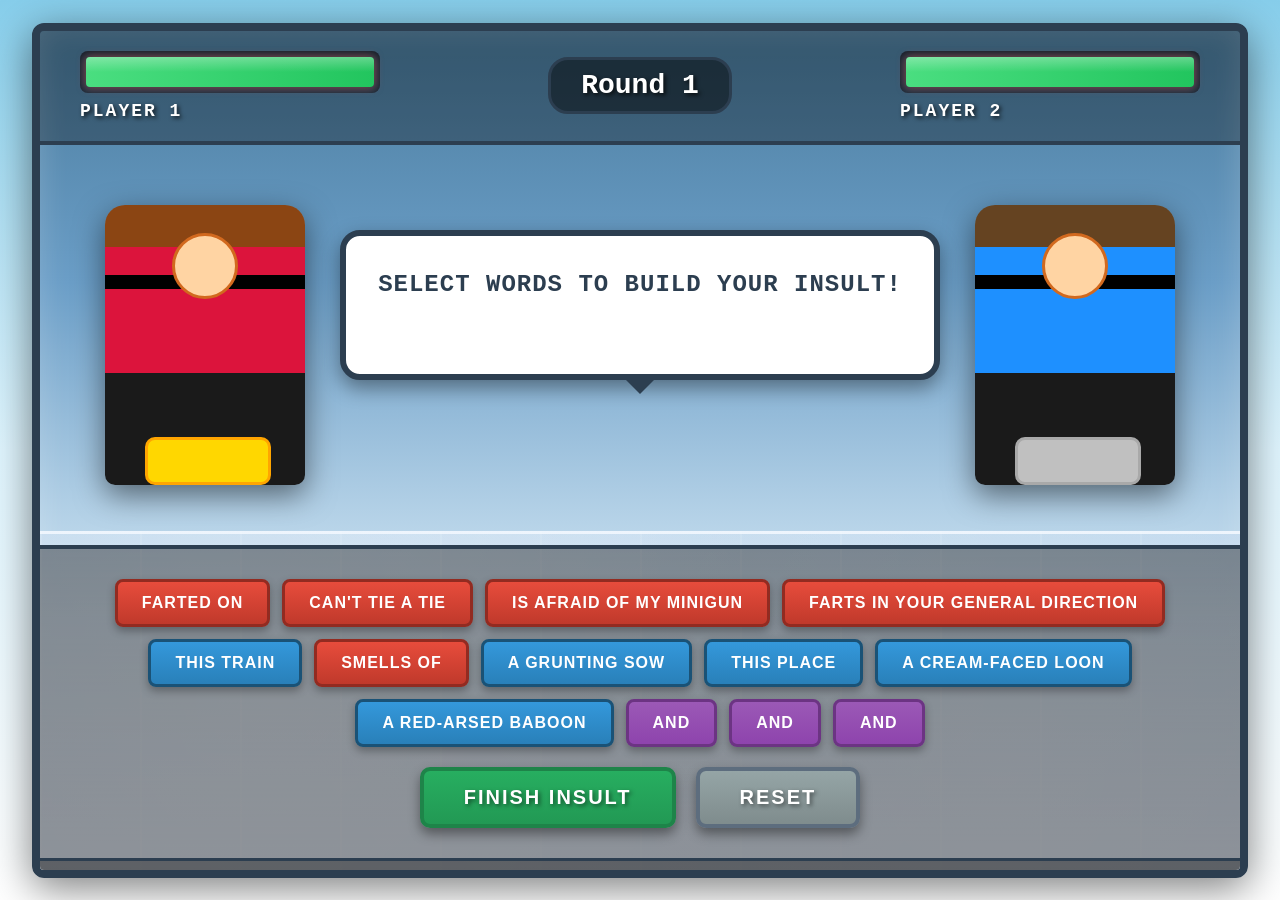
==== web/index.html @ bf3e8c81 "Add Pond Hockey Insult Simulator web game Implemented a fully functional web-based version of the in" ====
<!DOCTYPE html>
<html lang="en">
<head>
    <meta charset="UTF-8">
    <meta name="viewport" content="width=device-width, initial-scale=1.0">
    <title>Pond Hockey Insult Simulator</title>
    <link rel="stylesheet" href="style.css">
</head>
<body>
    <div class="game-container">
        <!-- Health Bars -->
        <div class="health-bars">
            <div class="health-bar-container left">
                <div class="health-bar-border">
                    <div class="health-bar" id="player1-health"></div>
                </div>
                <div class="player-name" id="player1-name">Player 1</div>
            </div>

            <div class="round-counter">Round <span id="round-number">1</span></div>

            <div class="health-bar-container right">
                <div class="health-bar-border">
                    <div class="health-bar" id="player2-health"></div>
                </div>
                <div class="player-name" id="player2-name">Player 2</div>
            </div>
        </div>

        <!-- Main Game Area -->
        <div class="game-area">
            <!-- Character Display -->
            <div class="characters">
                <div class="character left" id="character1">
                    <div class="character-sprite">
                        <div class="hockey-player player1-sprite"></div>
                    </div>
                    <div class="character-status" id="player1-status"></div>
                </div>

                <div class="center-display">
                    <!-- Insult Display -->
                    <div class="insult-bubble">
                        <div class="current-insult" id="current-insult">
                            Select words to build your insult!
                        </div>
                    </div>

                    <!-- Damage Indicator -->
                    <div class="damage-indicator" id="damage-indicator"></div>
                </div>

                <div class="character right" id="character2">
                    <div class="character-sprite">
                        <div class="hockey-player player2-sprite"></div>
                    </div>
                    <div class="character-status" id="player2-status"></div>
                </div>
            </div>

            <!-- Word Selection Area -->
            <div class="word-selection-area">
                <div class="available-words" id="available-words">
                    <!-- Words will be dynamically added here -->
                </div>

                <div class="action-buttons">
                    <button class="game-button" id="finish-insult-btn">Finish Insult</button>
                    <button class="game-button secondary" id="reset-btn">Reset</button>
                </div>
            </div>
        </div>

        <!-- Turn Indicator -->
        <div class="turn-indicator" id="turn-indicator">
            <span id="current-turn">Player 1</span>'s Turn
        </div>
    </div>

    <script src="words.js"></script>
    <script src="characters.js"></script>
    <script src="game.js"></script>
</body>
</html>
---- web/style.css ----
/* Reset and Base Styles */
* {
    margin: 0;
    padding: 0;
    box-sizing: border-box;
}

body {
    font-family: 'Courier New', monospace;
    background: linear-gradient(180deg, #87ceeb 0%, #e0f6ff 50%, #ffffff 100%);
    min-height: 100vh;
    display: flex;
    justify-content: center;
    align-items: center;
    overflow: hidden;
}

/* Game Container */
.game-container {
    width: 95vw;
    max-width: 1400px;
    height: 95vh;
    background: linear-gradient(180deg, #4a7c9e 0%, #6b9ec7 30%, #d4e8f5 70%, #f0f8ff 100%);
    border: 8px solid #2c3e50;
    border-radius: 12px;
    box-shadow: 0 10px 40px rgba(0,0,0,0.5), inset 0 0 30px rgba(255,255,255,0.2);
    display: flex;
    flex-direction: column;
    position: relative;
    overflow: hidden;
}

/* Pond Hockey Background Elements */
.game-container::before {
    content: '';
    position: absolute;
    bottom: 0;
    left: 0;
    right: 0;
    height: 40%;
    background:
        repeating-linear-gradient(90deg,
            rgba(255,255,255,0.1) 0px,
            rgba(255,255,255,0.1) 2px,
            transparent 2px,
            transparent 100px),
        linear-gradient(180deg, rgba(200,220,240,0.6) 0%, rgba(230,240,255,0.8) 100%);
    border-top: 3px solid rgba(255,255,255,0.5);
    z-index: 0;
}

/* Ice texture effect */
.game-container::after {
    content: '';
    position: absolute;
    bottom: 0;
    left: 0;
    right: 0;
    height: 40%;
    background:
        radial-gradient(circle at 20% 50%, rgba(255,255,255,0.3) 0%, transparent 50%),
        radial-gradient(circle at 80% 70%, rgba(255,255,255,0.2) 0%, transparent 40%),
        radial-gradient(circle at 50% 30%, rgba(255,255,255,0.15) 0%, transparent 60%);
    pointer-events: none;
    z-index: 0;
}

/* Health Bars Section */
.health-bars {
    display: flex;
    justify-content: space-between;
    align-items: center;
    padding: 20px 40px;
    background: rgba(0,0,0,0.3);
    border-bottom: 4px solid #2c3e50;
    position: relative;
    z-index: 10;
}

.health-bar-container {
    display: flex;
    flex-direction: column;
    gap: 8px;
    min-width: 300px;
}

.health-bar-border {
    background: #2c3e50;
    padding: 6px;
    border-radius: 8px;
    box-shadow: inset 0 2px 8px rgba(0,0,0,0.6);
}

.health-bar {
    height: 30px;
    background: linear-gradient(90deg, #e74c3c 0%, #c0392b 100%);
    border-radius: 4px;
    transition: width 0.5s ease;
    width: 100%;
    box-shadow: 0 0 10px rgba(231,76,60,0.5);
    position: relative;
    overflow: hidden;
}

.health-bar::after {
    content: '';
    position: absolute;
    top: 0;
    left: 0;
    right: 0;
    height: 50%;
    background: linear-gradient(180deg, rgba(255,255,255,0.3) 0%, transparent 100%);
}

.player-name {
    font-size: 18px;
    font-weight: bold;
    color: #fff;
    text-shadow: 2px 2px 4px rgba(0,0,0,0.8);
    text-transform: uppercase;
    letter-spacing: 2px;
}

.round-counter {
    font-size: 28px;
    font-weight: bold;
    color: #fff;
    background: rgba(0,0,0,0.5);
    padding: 10px 30px;
    border-radius: 20px;
    border: 3px solid #2c3e50;
    text-shadow: 2px 2px 4px rgba(0,0,0,0.8);
}

/* Main Game Area */
.game-area {
    flex: 1;
    display: flex;
    flex-direction: column;
    position: relative;
    z-index: 1;
}

/* Characters Display */
.characters {
    flex: 1;
    display: flex;
    justify-content: space-between;
    align-items: center;
    padding: 40px;
    position: relative;
}

.character {
    display: flex;
    flex-direction: column;
    align-items: center;
    gap: 20px;
}

.character-sprite {
    width: 250px;
    height: 300px;
    display: flex;
    align-items: flex-end;
    justify-content: center;
}

/* Hockey Player Sprites */
.hockey-player {
    width: 200px;
    height: 280px;
    position: relative;
    transition: transform 0.3s ease;
}

/* Player 1 - Left Side (Home Jersey - Red) */
.player1-sprite {
    background: linear-gradient(180deg,
        #8B4513 0%, #8B4513 15%,
        #DC143C 15%, #DC143C 25%,
        #000000 25%, #000000 30%,
        #DC143C 30%, #DC143C 60%,
        #1a1a1a 60%, #1a1a1a 100%);
    border-radius: 20px 20px 10px 10px;
    box-shadow: 0 10px 30px rgba(0,0,0,0.5);
}

.player1-sprite::before {
    content: '';
    position: absolute;
    top: 10%;
    left: 50%;
    transform: translateX(-50%);
    width: 60px;
    height: 60px;
    background: #FFD4A3;
    border-radius: 50%;
    border: 3px solid #D2691E;
}

.player1-sprite::after {
    content: '';
    position: absolute;
    bottom: 0;
    left: 20%;
    width: 60%;
    height: 15%;
    background: #FFD700;
    border: 3px solid #FFA500;
    border-radius: 10px;
}

/* Player 2 - Right Side (Away Jersey - Blue) */
.player2-sprite {
    background: linear-gradient(180deg,
        #654321 0%, #654321 15%,
        #1E90FF 15%, #1E90FF 25%,
        #000000 25%, #000000 30%,
        #1E90FF 30%, #1E90FF 60%,
        #1a1a1a 60%, #1a1a1a 100%);
    border-radius: 20px 20px 10px 10px;
    box-shadow: 0 10px 30px rgba(0,0,0,0.5);
}

.player2-sprite::before {
    content: '';
    position: absolute;
    top: 10%;
    left: 50%;
    transform: translateX(-50%);
    width: 60px;
    height: 60px;
    background: #FFD4A3;
    border-radius: 50%;
    border: 3px solid #D2691E;
}

.player2-sprite::after {
    content: '';
    position: absolute;
    bottom: 0;
    left: 20%;
    width: 60%;
    height: 15%;
    background: #C0C0C0;
    border: 3px solid #A9A9A9;
    border-radius: 10px;
}

/* Reaction animations */
.character.damaged .hockey-player {
    animation: hurt 0.5s ease;
}

@keyframes hurt {
    0%, 100% { transform: translateX(0) rotate(0deg); }
    25% { transform: translateX(-10px) rotate(-5deg); }
    75% { transform: translateX(10px) rotate(5deg); }
}

.character.attacking .hockey-player {
    animation: attack 0.6s ease;
}

@keyframes attack {
    0%, 100% { transform: scale(1); }
    50% { transform: scale(1.1) translateX(20px); }
}

/* Center Display */
.center-display {
    flex: 1;
    display: flex;
    flex-direction: column;
    justify-content: center;
    align-items: center;
    gap: 20px;
    max-width: 600px;
}

/* Insult Bubble */
.insult-bubble {
    background: #fff;
    border: 6px solid #2c3e50;
    border-radius: 20px;
    padding: 30px;
    min-height: 150px;
    width: 100%;
    box-shadow: 0 8px 20px rgba(0,0,0,0.4);
    position: relative;
}

.insult-bubble::before {
    content: '';
    position: absolute;
    bottom: -20px;
    left: 50%;
    transform: translateX(-50%);
    width: 0;
    height: 0;
    border-left: 20px solid transparent;
    border-right: 20px solid transparent;
    border-top: 20px solid #2c3e50;
}

.current-insult {
    font-size: 24px;
    font-weight: bold;
    text-align: center;
    color: #2c3e50;
    line-height: 1.6;
    text-transform: uppercase;
    letter-spacing: 1px;
}

/* Damage Indicator */
.damage-indicator {
    font-size: 48px;
    font-weight: bold;
    color: #e74c3c;
    text-shadow: 2px 2px 4px rgba(0,0,0,0.8);
    min-height: 60px;
    display: flex;
    align-items: center;
    justify-content: center;
}

.damage-indicator.show {
    animation: damagePopup 1s ease;
}

@keyframes damagePopup {
    0% { transform: scale(0); opacity: 0; }
    50% { transform: scale(1.5); opacity: 1; }
    100% { transform: scale(1); opacity: 1; }
}

/* Word Selection Area */
.word-selection-area {
    background: rgba(0,0,0,0.4);
    padding: 30px;
    border-top: 4px solid #2c3e50;
    display: flex;
    flex-direction: column;
    gap: 20px;
    position: relative;
    z-index: 10;
}

.available-words {
    display: flex;
    flex-wrap: wrap;
    gap: 12px;
    justify-content: center;
    min-height: 120px;
}

.word-button {
    background: linear-gradient(180deg, #ecf0f1 0%, #bdc3c7 100%);
    border: 3px solid #2c3e50;
    padding: 12px 24px;
    font-size: 16px;
    font-weight: bold;
    color: #2c3e50;
    cursor: pointer;
    border-radius: 8px;
    transition: all 0.2s ease;
    text-transform: uppercase;
    letter-spacing: 1px;
    box-shadow: 0 4px 8px rgba(0,0,0,0.3);
}

.word-button:hover {
    background: linear-gradient(180deg, #f8f9fa 0%, #d5dbde 100%);
    transform: translateY(-2px);
    box-shadow: 0 6px 12px rgba(0,0,0,0.4);
}

.word-button:active {
    transform: translateY(0);
    box-shadow: 0 2px 4px rgba(0,0,0,0.3);
}

.word-button.selected {
    background: linear-gradient(180deg, #3498db 0%, #2980b9 100%);
    color: #fff;
    border-color: #1a5276;
}

.word-button:disabled {
    opacity: 0.5;
    cursor: not-allowed;
}

/* Word Type Colors */
.word-button.noun {
    background: linear-gradient(180deg, #3498db 0%, #2980b9 100%);
    border-color: #1a5276;
    color: #fff;
}

.word-button.noun:hover {
    background: linear-gradient(180deg, #5dade2 0%, #3498db 100%);
}

.word-button.verb {
    background: linear-gradient(180deg, #e74c3c 0%, #c0392b 100%);
    border-color: #922b21;
    color: #fff;
}

.word-button.verb:hover {
    background: linear-gradient(180deg, #ec7063 0%, #e74c3c 100%);
}

.word-button.ending {
    background: linear-gradient(180deg, #f39c12 0%, #d68910 100%);
    border-color: #9c640c;
    color: #fff;
}

.word-button.ending:hover {
    background: linear-gradient(180deg, #f5b041 0%, #f39c12 100%);
}

.word-button.and {
    background: linear-gradient(180deg, #9b59b6 0%, #8e44ad 100%);
    border-color: #6c3483;
    color: #fff;
}

.word-button.and:hover {
    background: linear-gradient(180deg, #af7ac5 0%, #9b59b6 100%);
}

/* Action Buttons */
.action-buttons {
    display: flex;
    gap: 20px;
    justify-content: center;
}

.game-button {
    background: linear-gradient(180deg, #27ae60 0%, #229954 100%);
    border: 4px solid #1e8449;
    padding: 15px 40px;
    font-size: 20px;
    font-weight: bold;
    color: #fff;
    cursor: pointer;
    border-radius: 10px;
    transition: all 0.2s ease;
    text-transform: uppercase;
    letter-spacing: 2px;
    box-shadow: 0 6px 12px rgba(0,0,0,0.4);
    text-shadow: 2px 2px 4px rgba(0,0,0,0.5);
}

.game-button:hover {
    background: linear-gradient(180deg, #2ecc71 0%, #27ae60 100%);
    transform: translateY(-2px);
    box-shadow: 0 8px 16px rgba(0,0,0,0.5);
}

.game-button:active {
    transform: translateY(0);
    box-shadow: 0 4px 8px rgba(0,0,0,0.4);
}

.game-button.secondary {
    background: linear-gradient(180deg, #95a5a6 0%, #7f8c8d 100%);
    border-color: #5d6d7e;
}

.game-button.secondary:hover {
    background: linear-gradient(180deg, #aab7b8 0%, #95a5a6 100%);
}

.game-button:disabled {
    opacity: 0.5;
    cursor: not-allowed;
}

/* Turn Indicator */
.turn-indicator {
    background: rgba(0,0,0,0.6);
    padding: 15px;
    text-align: center;
    font-size: 24px;
    font-weight: bold;
    color: #fff;
    border-top: 3px solid #2c3e50;
    text-shadow: 2px 2px 4px rgba(0,0,0,0.8);
    position: relative;
    z-index: 10;
}

#current-turn {
    color: #f39c12;
    text-transform: uppercase;
    letter-spacing: 2px;
}

/* Responsive Design */
@media (max-width: 1200px) {
    .character-sprite {
        width: 180px;
        height: 250px;
    }

    .hockey-player {
        width: 150px;
        height: 220px;
    }

    .insult-bubble {
        padding: 20px;
    }

    .current-insult {
        font-size: 18px;
    }
}

@media (max-width: 768px) {
    .characters {
        padding: 20px 10px;
    }

    .character-sprite {
        width: 120px;
        height: 180px;
    }

    .hockey-player {
        width: 100px;
        height: 160px;
    }

    .insult-bubble {
        padding: 15px;
        min-height: 100px;
    }

    .current-insult {
        font-size: 14px;
    }

    .word-button {
        padding: 8px 16px;
        font-size: 12px;
    }
}
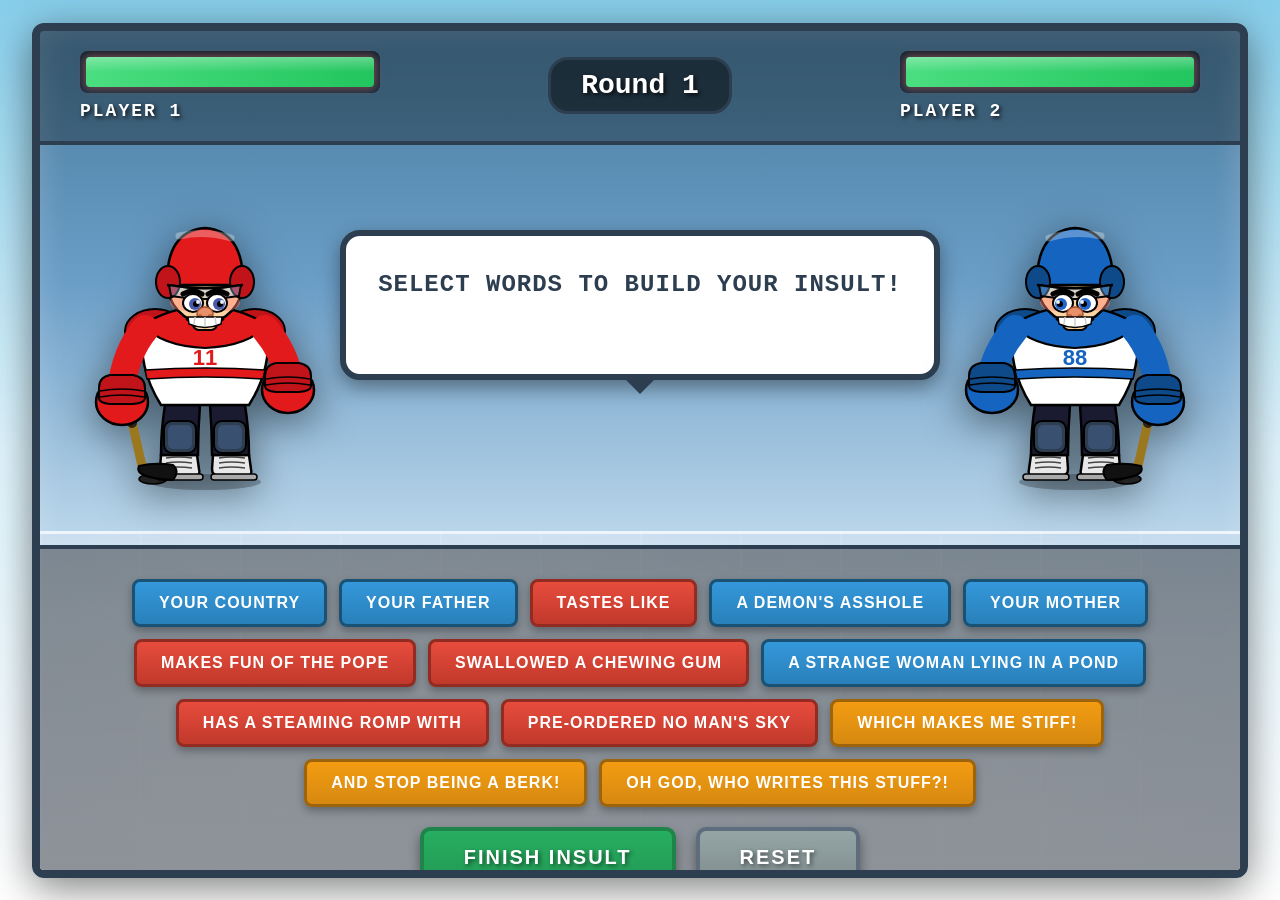
==== commit 7e114c2e: "Redesign player sprites as cartoon hockey characters with thick outlines Replace CSS gradient blobs " ====
--- a/web/index.html
+++ b/web/index.html
@@ -33,7 +33,89 @@
             <div class="characters">
                 <div class="character left" id="character1">
                     <div class="character-sprite">
-                        <div class="hockey-player player1-sprite"></div>
+                        <svg class="hockey-player player1-sprite" xmlns="http://www.w3.org/2000/svg" viewBox="0 0 200 280" style="overflow:visible">
+                          <!-- SHADOW -->
+                          <ellipse cx="100" cy="277" rx="56" ry="8" fill="rgba(0,0,0,0.25)"/>
+                          <!-- PUCK -->
+                          <ellipse cx="48" cy="274" rx="14" ry="5" fill="#222" stroke="black" stroke-width="1.5"/>
+                          <!-- SKATES -->
+                          <path d="M 56 250 L 55 264 Q 55 271 63 271 L 89 271 Q 96 271 94 264 L 92 250 Z" fill="#e8e8e8" stroke="black" stroke-width="2.5"/>
+                          <rect x="52" y="269" width="46" height="6" rx="3" fill="#aaa" stroke="black" stroke-width="1.5"/>
+                          <path d="M 108 250 L 107 264 Q 107 271 115 271 L 141 271 Q 148 271 146 264 L 144 250 Z" fill="#e8e8e8" stroke="black" stroke-width="2.5"/>
+                          <rect x="106" y="269" width="46" height="6" rx="3" fill="#aaa" stroke="black" stroke-width="1.5"/>
+                          <path d="M 61 253 Q 73 251 87 253 M 61 258 Q 73 256 87 258 M 61 263 Q 73 261 87 263" stroke="#444" stroke-width="1.5" fill="none"/>
+                          <path d="M 114 253 Q 126 251 140 253 M 114 258 Q 126 256 140 258 M 114 263 Q 126 261 140 263" stroke="#444" stroke-width="1.5" fill="none"/>
+                          <!-- HOCKEY PANTS + LEGS -->
+                          <path d="M 60 200 Q 56 225 56 250 L 93 250 Q 93 225 95 200 Z" fill="#1a1a30" stroke="black" stroke-width="2.5"/>
+                          <rect x="59" y="216" width="32" height="32" rx="8" fill="#2c3e50" stroke="black" stroke-width="2"/>
+                          <rect x="63" y="220" width="24" height="24" rx="5" fill="#3a5070"/>
+                          <path d="M 105 200 Q 107 225 107 250 L 144 250 Q 144 225 140 200 Z" fill="#1a1a30" stroke="black" stroke-width="2.5"/>
+                          <rect x="109" y="216" width="32" height="32" rx="8" fill="#2c3e50" stroke="black" stroke-width="2"/>
+                          <rect x="113" y="220" width="24" height="24" rx="5" fill="#3a5070"/>
+                          <!-- HOCKEY STICK -->
+                          <line x1="22" y1="195" x2="38" y2="265" stroke="#9B7820" stroke-width="9" stroke-linecap="round"/>
+                          <line x1="21" y1="195" x2="27" y2="218" stroke="#111" stroke-width="10" stroke-linecap="round" opacity="0.8"/>
+                          <path d="M 34 261 Q 28 273 68 275 Q 75 266 68 260 Q 50 257 34 261 Z" fill="#111" stroke="black" stroke-width="2"/>
+                          <!-- SHOULDER PADS -->
+                          <ellipse cx="50" cy="126" rx="30" ry="22" fill="#C0141A" stroke="black" stroke-width="2"/>
+                          <ellipse cx="150" cy="126" rx="30" ry="22" fill="#C0141A" stroke="black" stroke-width="2"/>
+                          <!-- JERSEY (white + red yoke) -->
+                          <path d="M 38 120 Q 32 162 56 200 L 144 200 Q 168 162 162 120 Q 136 103 100 101 Q 64 103 38 120 Z" fill="white" stroke="black" stroke-width="2.5"/>
+                          <path d="M 38 120 Q 64 103 100 101 Q 136 103 162 120 Q 144 141 100 143 Q 56 141 38 120 Z" fill="#E31A1C" stroke="black" stroke-width="2"/>
+                          <path d="M 40 165 Q 100 161 160 165 L 158 174 Q 100 170 42 174 Z" fill="#E31A1C" stroke="black" stroke-width="1.5"/>
+                          <text x="100" y="160" text-anchor="middle" fill="#E31A1C" font-size="22" font-weight="bold" font-family="Arial Black, Arial, sans-serif">11</text>
+                          <!-- LEFT ARM + GLOVE -->
+                          <path d="M 40 124 Q 20 148 16 186" stroke="#E31A1C" stroke-width="28" fill="none" stroke-linecap="round"/>
+                          <ellipse cx="17" cy="197" rx="26" ry="23" fill="#E31A1C" stroke="black" stroke-width="2.5"/>
+                          <path d="M -6 183 Q -6 172 5 170 L 28 170 Q 40 172 40 183 L 40 193 Q 40 198 28 199 L 5 199 Q -6 198 -6 193 Z" fill="#C0141A" stroke="black" stroke-width="2"/>
+                          <path d="M -5 186 Q 17 182 39 186 M -5 192 Q 17 188 39 192" stroke="black" stroke-width="1.5" fill="none"/>
+                          <!-- RIGHT ARM + GLOVE -->
+                          <path d="M 160 124 Q 180 148 184 174" stroke="#E31A1C" stroke-width="28" fill="none" stroke-linecap="round"/>
+                          <ellipse cx="183" cy="185" rx="26" ry="23" fill="#E31A1C" stroke="black" stroke-width="2.5"/>
+                          <path d="M 160 171 Q 160 160 171 158 L 194 158 Q 206 160 206 171 L 206 181 Q 206 186 194 187 L 171 187 Q 160 186 160 181 Z" fill="#C0141A" stroke="black" stroke-width="2"/>
+                          <path d="M 161 174 Q 183 170 205 174 M 161 180 Q 183 176 205 180" stroke="black" stroke-width="1.5" fill="none"/>
+                          <!-- NECK -->
+                          <rect x="88" y="107" width="24" height="18" rx="6" fill="#FFD4A3" stroke="black" stroke-width="2"/>
+                          <!-- HEAD -->
+                          <ellipse cx="100" cy="76" rx="38" ry="42" fill="#FFD4A3" stroke="black" stroke-width="2.5"/>
+                          <ellipse cx="62" cy="78" rx="10" ry="13" fill="#FFD4A3" stroke="black" stroke-width="2"/>
+                          <ellipse cx="62" cy="78" rx="5" ry="7" fill="#E8906A" opacity="0.45"/>
+                          <ellipse cx="138" cy="78" rx="10" ry="13" fill="#FFD4A3" stroke="black" stroke-width="2"/>
+                          <ellipse cx="138" cy="78" rx="5" ry="7" fill="#E8906A" opacity="0.45"/>
+                          <ellipse cx="79" cy="97" rx="14" ry="9" fill="#FF8877" opacity="0.45"/>
+                          <ellipse cx="121" cy="97" rx="14" ry="9" fill="#FF8877" opacity="0.45"/>
+                          <!-- HELMET (red, no cage) -->
+                          <path d="M 62 80 Q 61 26 100 23 Q 139 26 138 80 Z" fill="#E31A1C" stroke="black" stroke-width="2.5"/>
+                          <path d="M 74 31 Q 100 25 126 33" stroke="rgba(255,255,255,0.3)" stroke-width="7" fill="none" stroke-linecap="round"/>
+                          <ellipse cx="63" cy="77" rx="12" ry="16" fill="#C0141A" stroke="black" stroke-width="2"/>
+                          <ellipse cx="137" cy="77" rx="12" ry="16" fill="#C0141A" stroke="black" stroke-width="2"/>
+                          <path d="M 62 80 Q 100 86 138 80" stroke="black" stroke-width="2.5" fill="none"/>
+                          <!-- Visor strip -->
+                          <path d="M 64 80 Q 100 87 136 80 L 134 91 Q 100 97 66 91 Z" fill="rgba(140,200,255,0.35)" stroke="black" stroke-width="2"/>
+                          <!-- FACE FEATURES -->
+                          <!-- Eyebrows (thick, angry) -->
+                          <path d="M 78 89 Q 88 83 97 89" stroke="black" stroke-width="5" fill="none" stroke-linecap="round"/>
+                          <path d="M 103 89 Q 112 83 122 89" stroke="black" stroke-width="5" fill="none" stroke-linecap="round"/>
+                          <!-- Eyes (big cartoon) -->
+                          <ellipse cx="88" cy="98" rx="10" ry="9" fill="white" stroke="black" stroke-width="2"/>
+                          <ellipse cx="112" cy="98" rx="10" ry="9" fill="white" stroke="black" stroke-width="2"/>
+                          <circle cx="90" cy="99" r="6" fill="#4A5BAE"/>
+                          <circle cx="114" cy="99" r="6" fill="#4A5BAE"/>
+                          <circle cx="91" cy="99" r="3" fill="black"/>
+                          <circle cx="115" cy="99" r="3" fill="black"/>
+                          <circle cx="93" cy="97" r="2" fill="white" opacity="0.9"/>
+                          <circle cx="117" cy="97" r="2" fill="white" opacity="0.9"/>
+                          <!-- Nose (round cartoon bulb) -->
+                          <ellipse cx="100" cy="109" rx="8" ry="7" fill="#E8906A" stroke="#A85030" stroke-width="1.5"/>
+                          <ellipse cx="95" cy="111" rx="2.5" ry="2" fill="#A85030" opacity="0.65"/>
+                          <ellipse cx="105" cy="111" rx="2.5" ry="2" fill="#A85030" opacity="0.65"/>
+                          <!-- Mouth (big open yell) -->
+                          <path d="M 81 114 Q 100 128 119 114" fill="#7a0000" stroke="black" stroke-width="2"/>
+                          <path d="M 83 112 L 117 112 L 116 119 Q 100 126 84 119 Z" fill="white" stroke="black" stroke-width="1.5"/>
+                          <line x1="90" y1="112" x2="89" y2="119" stroke="#ccc" stroke-width="1.5"/>
+                          <line x1="100" y1="112" x2="100" y2="121" stroke="#ccc" stroke-width="1.5"/>
+                          <line x1="110" y1="112" x2="111" y2="119" stroke="#ccc" stroke-width="1.5"/>
+                        </svg>
                     </div>
                     <div class="character-status" id="player1-status"></div>
                 </div>
@@ -52,7 +134,89 @@
 
                 <div class="character right" id="character2">
                     <div class="character-sprite">
-                        <div class="hockey-player player2-sprite"></div>
+                        <!-- Player 2: mirrored horizontally, blue jersey -->
+                        <svg class="hockey-player player2-sprite" xmlns="http://www.w3.org/2000/svg" viewBox="0 0 200 280" style="overflow:visible">
+                          <g transform="scale(-1,1) translate(-200,0)">
+                            <!-- SHADOW -->
+                            <ellipse cx="100" cy="277" rx="56" ry="8" fill="rgba(0,0,0,0.25)"/>
+                            <!-- PUCK -->
+                            <ellipse cx="48" cy="274" rx="14" ry="5" fill="#222" stroke="black" stroke-width="1.5"/>
+                            <!-- SKATES -->
+                            <path d="M 56 250 L 55 264 Q 55 271 63 271 L 89 271 Q 96 271 94 264 L 92 250 Z" fill="#e8e8e8" stroke="black" stroke-width="2.5"/>
+                            <rect x="52" y="269" width="46" height="6" rx="3" fill="#aaa" stroke="black" stroke-width="1.5"/>
+                            <path d="M 108 250 L 107 264 Q 107 271 115 271 L 141 271 Q 148 271 146 264 L 144 250 Z" fill="#e8e8e8" stroke="black" stroke-width="2.5"/>
+                            <rect x="106" y="269" width="46" height="6" rx="3" fill="#aaa" stroke="black" stroke-width="1.5"/>
+                            <path d="M 61 253 Q 73 251 87 253 M 61 258 Q 73 256 87 258 M 61 263 Q 73 261 87 263" stroke="#444" stroke-width="1.5" fill="none"/>
+                            <path d="M 114 253 Q 126 251 140 253 M 114 258 Q 126 256 140 258 M 114 263 Q 126 261 140 263" stroke="#444" stroke-width="1.5" fill="none"/>
+                            <!-- HOCKEY PANTS + LEGS -->
+                            <path d="M 60 200 Q 56 225 56 250 L 93 250 Q 93 225 95 200 Z" fill="#1a1a30" stroke="black" stroke-width="2.5"/>
+                            <rect x="59" y="216" width="32" height="32" rx="8" fill="#2c3e50" stroke="black" stroke-width="2"/>
+                            <rect x="63" y="220" width="24" height="24" rx="5" fill="#3a5070"/>
+                            <path d="M 105 200 Q 107 225 107 250 L 144 250 Q 144 225 140 200 Z" fill="#1a1a30" stroke="black" stroke-width="2.5"/>
+                            <rect x="109" y="216" width="32" height="32" rx="8" fill="#2c3e50" stroke="black" stroke-width="2"/>
+                            <rect x="113" y="220" width="24" height="24" rx="5" fill="#3a5070"/>
+                            <!-- HOCKEY STICK -->
+                            <line x1="22" y1="195" x2="38" y2="265" stroke="#9B7820" stroke-width="9" stroke-linecap="round"/>
+                            <line x1="21" y1="195" x2="27" y2="218" stroke="#111" stroke-width="10" stroke-linecap="round" opacity="0.8"/>
+                            <path d="M 34 261 Q 28 273 68 275 Q 75 266 68 260 Q 50 257 34 261 Z" fill="#111" stroke="black" stroke-width="2"/>
+                            <!-- SHOULDER PADS -->
+                            <ellipse cx="50" cy="126" rx="30" ry="22" fill="#0E4A8A" stroke="black" stroke-width="2"/>
+                            <ellipse cx="150" cy="126" rx="30" ry="22" fill="#0E4A8A" stroke="black" stroke-width="2"/>
+                            <!-- JERSEY (white + blue yoke) -->
+                            <path d="M 38 120 Q 32 162 56 200 L 144 200 Q 168 162 162 120 Q 136 103 100 101 Q 64 103 38 120 Z" fill="white" stroke="black" stroke-width="2.5"/>
+                            <path d="M 38 120 Q 64 103 100 101 Q 136 103 162 120 Q 144 141 100 143 Q 56 141 38 120 Z" fill="#1565C0" stroke="black" stroke-width="2"/>
+                            <path d="M 40 165 Q 100 161 160 165 L 158 174 Q 100 170 42 174 Z" fill="#1565C0" stroke="black" stroke-width="1.5"/>
+                            <!-- LEFT ARM + GLOVE -->
+                            <path d="M 40 124 Q 20 148 16 186" stroke="#1565C0" stroke-width="28" fill="none" stroke-linecap="round"/>
+                            <ellipse cx="17" cy="197" rx="26" ry="23" fill="#1565C0" stroke="black" stroke-width="2.5"/>
+                            <path d="M -6 183 Q -6 172 5 170 L 28 170 Q 40 172 40 183 L 40 193 Q 40 198 28 199 L 5 199 Q -6 198 -6 193 Z" fill="#0E4A8A" stroke="black" stroke-width="2"/>
+                            <path d="M -5 186 Q 17 182 39 186 M -5 192 Q 17 188 39 192" stroke="black" stroke-width="1.5" fill="none"/>
+                            <!-- RIGHT ARM + GLOVE -->
+                            <path d="M 160 124 Q 180 148 184 174" stroke="#1565C0" stroke-width="28" fill="none" stroke-linecap="round"/>
+                            <ellipse cx="183" cy="185" rx="26" ry="23" fill="#1565C0" stroke="black" stroke-width="2.5"/>
+                            <path d="M 160 171 Q 160 160 171 158 L 194 158 Q 206 160 206 171 L 206 181 Q 206 186 194 187 L 171 187 Q 160 186 160 181 Z" fill="#0E4A8A" stroke="black" stroke-width="2"/>
+                            <path d="M 161 174 Q 183 170 205 174 M 161 180 Q 183 176 205 180" stroke="black" stroke-width="1.5" fill="none"/>
+                            <!-- NECK -->
+                            <rect x="88" y="107" width="24" height="18" rx="6" fill="#FFD4A3" stroke="black" stroke-width="2"/>
+                            <!-- HEAD -->
+                            <ellipse cx="100" cy="76" rx="38" ry="42" fill="#FFD4A3" stroke="black" stroke-width="2.5"/>
+                            <ellipse cx="62" cy="78" rx="10" ry="13" fill="#FFD4A3" stroke="black" stroke-width="2"/>
+                            <ellipse cx="62" cy="78" rx="5" ry="7" fill="#E8906A" opacity="0.45"/>
+                            <ellipse cx="138" cy="78" rx="10" ry="13" fill="#FFD4A3" stroke="black" stroke-width="2"/>
+                            <ellipse cx="138" cy="78" rx="5" ry="7" fill="#E8906A" opacity="0.45"/>
+                            <ellipse cx="79" cy="97" rx="14" ry="9" fill="#FF8877" opacity="0.45"/>
+                            <ellipse cx="121" cy="97" rx="14" ry="9" fill="#FF8877" opacity="0.45"/>
+                            <!-- HELMET (blue, no cage) -->
+                            <path d="M 62 80 Q 61 26 100 23 Q 139 26 138 80 Z" fill="#1565C0" stroke="black" stroke-width="2.5"/>
+                            <path d="M 74 31 Q 100 25 126 33" stroke="rgba(255,255,255,0.3)" stroke-width="7" fill="none" stroke-linecap="round"/>
+                            <ellipse cx="63" cy="77" rx="12" ry="16" fill="#0E4A8A" stroke="black" stroke-width="2"/>
+                            <ellipse cx="137" cy="77" rx="12" ry="16" fill="#0E4A8A" stroke="black" stroke-width="2"/>
+                            <path d="M 62 80 Q 100 86 138 80" stroke="black" stroke-width="2.5" fill="none"/>
+                            <!-- Visor strip -->
+                            <path d="M 64 80 Q 100 87 136 80 L 134 91 Q 100 97 66 91 Z" fill="rgba(140,200,255,0.35)" stroke="black" stroke-width="2"/>
+                            <!-- FACE FEATURES -->
+                            <path d="M 78 89 Q 88 83 97 89" stroke="black" stroke-width="5" fill="none" stroke-linecap="round"/>
+                            <path d="M 103 89 Q 112 83 122 89" stroke="black" stroke-width="5" fill="none" stroke-linecap="round"/>
+                            <ellipse cx="88" cy="98" rx="10" ry="9" fill="white" stroke="black" stroke-width="2"/>
+                            <ellipse cx="112" cy="98" rx="10" ry="9" fill="white" stroke="black" stroke-width="2"/>
+                            <circle cx="90" cy="99" r="6" fill="#2266CC"/>
+                            <circle cx="114" cy="99" r="6" fill="#2266CC"/>
+                            <circle cx="91" cy="99" r="3" fill="black"/>
+                            <circle cx="115" cy="99" r="3" fill="black"/>
+                            <circle cx="93" cy="97" r="2" fill="white" opacity="0.9"/>
+                            <circle cx="117" cy="97" r="2" fill="white" opacity="0.9"/>
+                            <ellipse cx="100" cy="109" rx="8" ry="7" fill="#E8906A" stroke="#A85030" stroke-width="1.5"/>
+                            <ellipse cx="95" cy="111" rx="2.5" ry="2" fill="#A85030" opacity="0.65"/>
+                            <ellipse cx="105" cy="111" rx="2.5" ry="2" fill="#A85030" opacity="0.65"/>
+                            <path d="M 81 114 Q 100 128 119 114" fill="#7a0000" stroke="black" stroke-width="2"/>
+                            <path d="M 83 112 L 117 112 L 116 119 Q 100 126 84 119 Z" fill="white" stroke="black" stroke-width="1.5"/>
+                            <line x1="90" y1="112" x2="89" y2="119" stroke="#ccc" stroke-width="1.5"/>
+                            <line x1="100" y1="112" x2="100" y2="121" stroke="#ccc" stroke-width="1.5"/>
+                            <line x1="110" y1="112" x2="111" y2="119" stroke="#ccc" stroke-width="1.5"/>
+                          </g>
+                          <!-- Number outside flip so it reads correctly -->
+                          <text x="100" y="160" text-anchor="middle" fill="#1565C0" font-size="22" font-weight="bold" font-family="Arial Black, Arial, sans-serif">88</text>
+                        </svg>
                     </div>
                     <div class="character-status" id="player2-status"></div>
                 </div>
--- a/web/style.css
+++ b/web/style.css
@@ -174,78 +174,10 @@
     transition: transform 0.3s ease;
 }
 
-/* Player 1 - Left Side (Home Jersey - Red) */
-.player1-sprite {
-    background: linear-gradient(180deg,
-        #8B4513 0%, #8B4513 15%,
-        #DC143C 15%, #DC143C 25%,
-        #000000 25%, #000000 30%,
-        #DC143C 30%, #DC143C 60%,
-        #1a1a1a 60%, #1a1a1a 100%);
-    border-radius: 20px 20px 10px 10px;
-    box-shadow: 0 10px 30px rgba(0,0,0,0.5);
-}
-
-.player1-sprite::before {
-    content: '';
-    position: absolute;
-    top: 10%;
-    left: 50%;
-    transform: translateX(-50%);
-    width: 60px;
-    height: 60px;
-    background: #FFD4A3;
-    border-radius: 50%;
-    border: 3px solid #D2691E;
-}
-
-.player1-sprite::after {
-    content: '';
-    position: absolute;
-    bottom: 0;
-    left: 20%;
-    width: 60%;
-    height: 15%;
-    background: #FFD700;
-    border: 3px solid #FFA500;
-    border-radius: 10px;
-}
-
-/* Player 2 - Right Side (Away Jersey - Blue) */
+/* Player sprites are inline SVGs — no background needed */
+.player1-sprite,
 .player2-sprite {
-    background: linear-gradient(180deg,
-        #654321 0%, #654321 15%,
-        #1E90FF 15%, #1E90FF 25%,
-        #000000 25%, #000000 30%,
-        #1E90FF 30%, #1E90FF 60%,
-        #1a1a1a 60%, #1a1a1a 100%);
-    border-radius: 20px 20px 10px 10px;
-    box-shadow: 0 10px 30px rgba(0,0,0,0.5);
-}
-
-.player2-sprite::before {
-    content: '';
-    position: absolute;
-    top: 10%;
-    left: 50%;
-    transform: translateX(-50%);
-    width: 60px;
-    height: 60px;
-    background: #FFD4A3;
-    border-radius: 50%;
-    border: 3px solid #D2691E;
-}
-
-.player2-sprite::after {
-    content: '';
-    position: absolute;
-    bottom: 0;
-    left: 20%;
-    width: 60%;
-    height: 15%;
-    background: #C0C0C0;
-    border: 3px solid #A9A9A9;
-    border-radius: 10px;
+    filter: drop-shadow(0 10px 20px rgba(0,0,0,0.5));
 }
 
 /* Reaction animations */
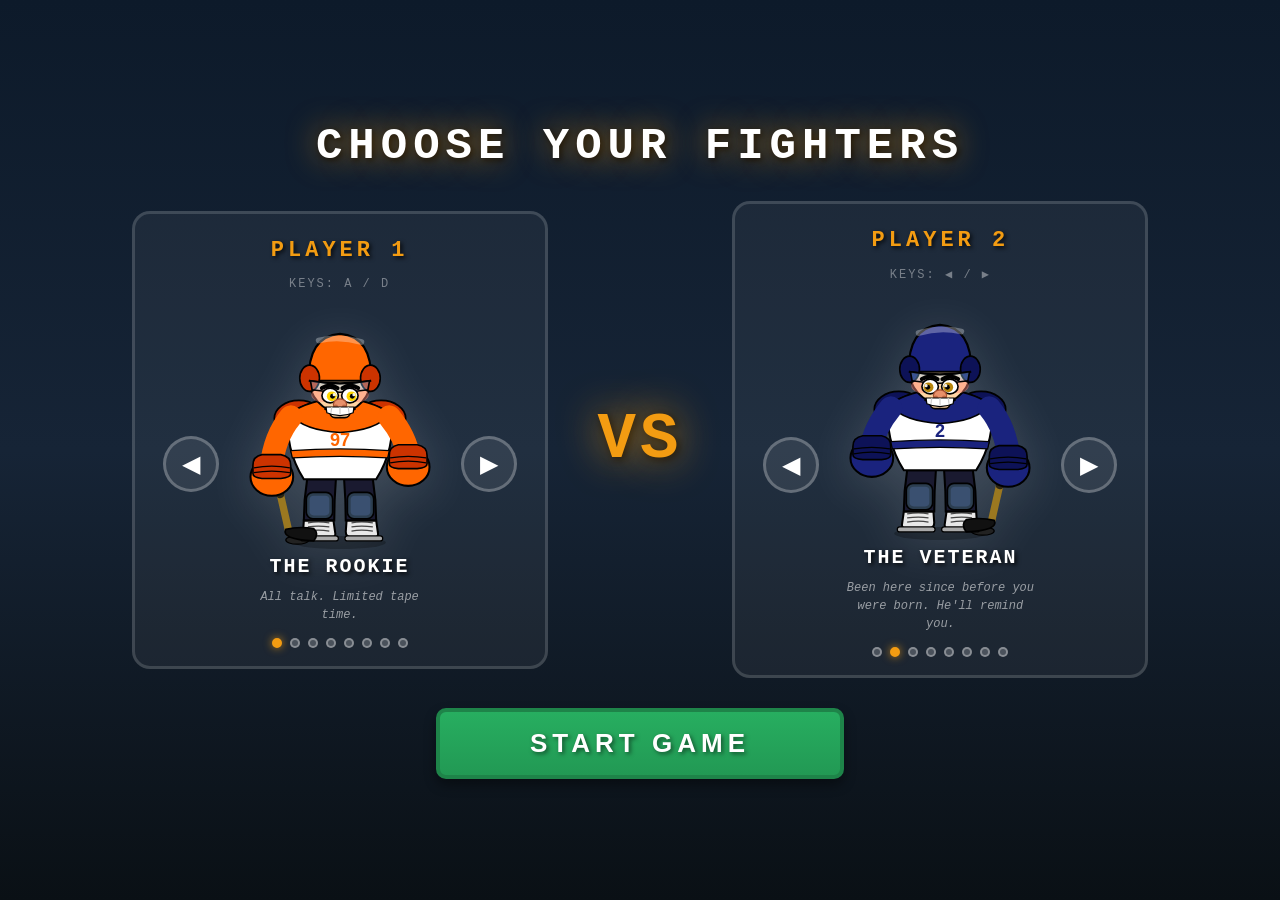
==== commit f1a380cb: "Add character select screen with 8 distinct characters - Full character select screen with rotating " ====
--- a/web/index.html
+++ b/web/index.html
@@ -7,7 +7,45 @@
     <link rel="stylesheet" href="style.css">
 </head>
 <body>
-    <div class="game-container">
+    <div id="character-select">
+        <h1 class="cs-title">CHOOSE YOUR FIGHTERS</h1>
+        <div class="cs-arena">
+            <div class="cs-picker" id="cs-p1">
+                <div class="cs-player-label">PLAYER 1</div>
+                <div class="cs-controls-hint">Keys: A / D</div>
+                <div class="cs-carousel">
+                    <button class="cs-arrow" id="p1-prev">&#9664;</button>
+                    <div class="cs-character-display">
+                        <div class="cs-sprite-wrap" id="p1-sprite"></div>
+                        <div class="cs-char-name" id="p1-char-name"></div>
+                        <div class="cs-char-tagline" id="p1-char-tagline"></div>
+                    </div>
+                    <button class="cs-arrow" id="p1-next">&#9654;</button>
+                </div>
+                <div class="cs-dots" id="p1-dots"></div>
+            </div>
+
+            <div class="cs-vs">VS</div>
+
+            <div class="cs-picker" id="cs-p2">
+                <div class="cs-player-label">PLAYER 2</div>
+                <div class="cs-controls-hint">Keys: &#9664; / &#9654;</div>
+                <div class="cs-carousel">
+                    <button class="cs-arrow" id="p2-prev">&#9664;</button>
+                    <div class="cs-character-display">
+                        <div class="cs-sprite-wrap" id="p2-sprite"></div>
+                        <div class="cs-char-name" id="p2-char-name"></div>
+                        <div class="cs-char-tagline" id="p2-char-tagline"></div>
+                    </div>
+                    <button class="cs-arrow" id="p2-next">&#9654;</button>
+                </div>
+                <div class="cs-dots" id="p2-dots"></div>
+            </div>
+        </div>
+        <button class="game-button cs-start-btn" id="cs-start">START GAME</button>
+    </div>
+
+    <div class="game-container" id="game-screen" style="display:none">
         <!-- Health Bars -->
         <div class="health-bars">
             <div class="health-bar-container left">
--- a/web/style.css
+++ b/web/style.css
@@ -434,6 +434,189 @@
     letter-spacing: 2px;
 }
 
+/* =========================================================
+   Character Select Screen
+   ========================================================= */
+#character-select {
+    position: fixed;
+    inset: 0;
+    display: flex;
+    flex-direction: column;
+    align-items: center;
+    justify-content: center;
+    gap: 30px;
+    background: linear-gradient(180deg, #0d1a2a 0%, #162436 50%, #0a1015 100%);
+    font-family: 'Courier New', monospace;
+    padding: 20px;
+    z-index: 100;
+}
+
+.cs-title {
+    font-size: 44px;
+    font-weight: bold;
+    color: #fff;
+    text-transform: uppercase;
+    letter-spacing: 6px;
+    text-shadow: 0 0 30px rgba(243,156,18,0.7), 2px 2px 6px rgba(0,0,0,0.9);
+    margin: 0;
+}
+
+.cs-arena {
+    display: flex;
+    align-items: center;
+    justify-content: center;
+    gap: 50px;
+    width: 100%;
+    max-width: 1100px;
+}
+
+.cs-picker {
+    display: flex;
+    flex-direction: column;
+    align-items: center;
+    gap: 14px;
+    background: rgba(255,255,255,0.05);
+    border: 3px solid rgba(255,255,255,0.15);
+    border-radius: 18px;
+    padding: 24px 28px 18px;
+    min-width: 360px;
+    transition: border-color 0.2s;
+}
+
+.cs-player-label {
+    font-size: 22px;
+    font-weight: bold;
+    color: #f39c12;
+    letter-spacing: 4px;
+    text-shadow: 2px 2px 4px rgba(0,0,0,0.8);
+}
+
+.cs-controls-hint {
+    font-size: 12px;
+    color: rgba(255,255,255,0.4);
+    letter-spacing: 2px;
+    text-transform: uppercase;
+}
+
+.cs-carousel {
+    display: flex;
+    align-items: center;
+    gap: 16px;
+}
+
+.cs-arrow {
+    background: rgba(255,255,255,0.08);
+    border: 3px solid rgba(255,255,255,0.25);
+    color: #fff;
+    font-size: 24px;
+    width: 56px;
+    height: 56px;
+    border-radius: 50%;
+    cursor: pointer;
+    display: flex;
+    align-items: center;
+    justify-content: center;
+    flex-shrink: 0;
+    transition: all 0.15s ease;
+}
+
+.cs-arrow:hover {
+    background: rgba(243,156,18,0.2);
+    border-color: #f39c12;
+    color: #f39c12;
+    transform: scale(1.1);
+}
+
+.cs-arrow:active {
+    transform: scale(0.9);
+}
+
+.cs-character-display {
+    display: flex;
+    flex-direction: column;
+    align-items: center;
+    gap: 10px;
+    min-width: 210px;
+}
+
+.cs-sprite-wrap {
+    width: 200px;
+    height: 240px;
+    display: flex;
+    align-items: flex-end;
+    justify-content: center;
+    filter: drop-shadow(0 8px 24px rgba(255,255,255,0.15));
+}
+
+.cs-sprite-wrap .hockey-player {
+    width: 180px;
+    height: 230px;
+}
+
+@keyframes csPopIn {
+    from { opacity: 0; transform: scale(0.75) translateY(12px); }
+    to   { opacity: 1; transform: scale(1)    translateY(0);    }
+}
+
+.cs-sprite-wrap.animating {
+    animation: csPopIn 0.2s ease;
+}
+
+.cs-char-name {
+    font-size: 20px;
+    font-weight: bold;
+    color: #fff;
+    text-align: center;
+    text-transform: uppercase;
+    letter-spacing: 2px;
+    text-shadow: 2px 2px 4px rgba(0,0,0,0.9);
+}
+
+.cs-char-tagline {
+    font-size: 12px;
+    color: rgba(255,255,255,0.55);
+    text-align: center;
+    font-style: italic;
+    max-width: 190px;
+    line-height: 1.5;
+}
+
+.cs-vs {
+    font-size: 64px;
+    font-weight: bold;
+    color: #f39c12;
+    text-shadow: 0 0 40px rgba(243,156,18,0.9), 2px 2px 8px rgba(0,0,0,0.9);
+    letter-spacing: 4px;
+    flex-shrink: 0;
+    user-select: none;
+}
+
+.cs-dots {
+    display: flex;
+    gap: 8px;
+}
+
+.cs-dot {
+    width: 10px;
+    height: 10px;
+    border-radius: 50%;
+    background: rgba(255,255,255,0.2);
+    border: 2px solid rgba(255,255,255,0.35);
+    transition: all 0.2s ease;
+}
+
+.cs-dot.active {
+    background: #f39c12;
+    border-color: #f39c12;
+    box-shadow: 0 0 8px rgba(243,156,18,0.8);
+}
+
+.cs-start-btn {
+    font-size: 26px;
+    padding: 16px 90px;
+    letter-spacing: 5px;
+}
+
 /* Responsive Design */
 @media (max-width: 1200px) {
     .character-sprite {
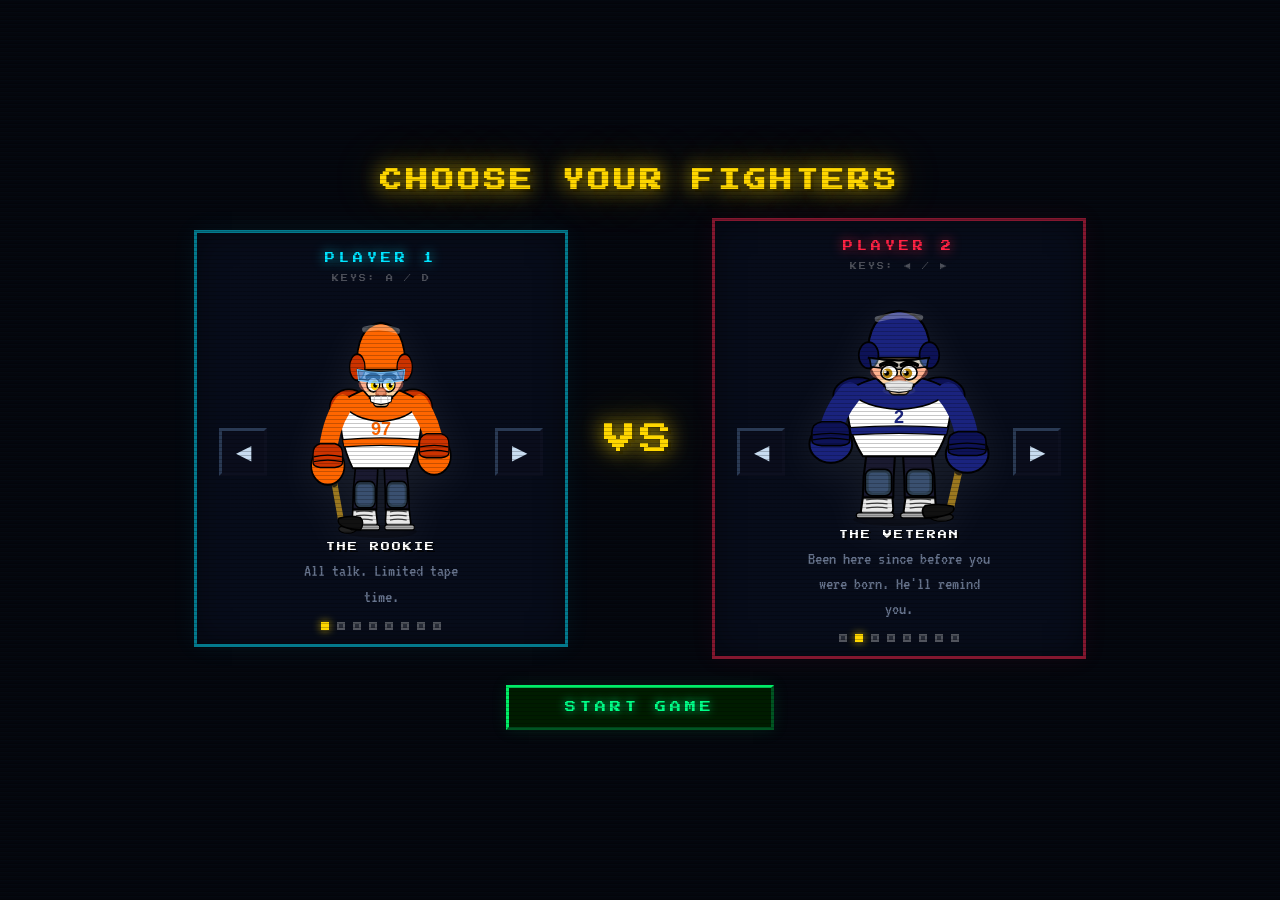
==== commit 33784307: "Refactor all files + retro arcade visual overhaul - Full retro arcade aesthetic: Press Start 2P + VT" ====
--- a/web/index.html
+++ b/web/index.html
@@ -7,9 +7,12 @@
     <link rel="stylesheet" href="style.css">
 </head>
 <body>
+
+    <!-- ===================== CHARACTER SELECT ===================== -->
     <div id="character-select">
         <h1 class="cs-title">CHOOSE YOUR FIGHTERS</h1>
         <div class="cs-arena">
+
             <div class="cs-picker" id="cs-p1">
                 <div class="cs-player-label">PLAYER 1</div>
                 <div class="cs-controls-hint">Keys: A / D</div>
@@ -17,7 +20,7 @@
                     <button class="cs-arrow" id="p1-prev">&#9664;</button>
                     <div class="cs-character-display">
                         <div class="cs-sprite-wrap" id="p1-sprite"></div>
-                        <div class="cs-char-name" id="p1-char-name"></div>
+                        <div class="cs-char-name"    id="p1-char-name"></div>
                         <div class="cs-char-tagline" id="p1-char-tagline"></div>
                     </div>
                     <button class="cs-arrow" id="p1-next">&#9654;</button>
@@ -34,248 +37,109 @@
                     <button class="cs-arrow" id="p2-prev">&#9664;</button>
                     <div class="cs-character-display">
                         <div class="cs-sprite-wrap" id="p2-sprite"></div>
-                        <div class="cs-char-name" id="p2-char-name"></div>
+                        <div class="cs-char-name"    id="p2-char-name"></div>
                         <div class="cs-char-tagline" id="p2-char-tagline"></div>
                     </div>
                     <button class="cs-arrow" id="p2-next">&#9654;</button>
                 </div>
                 <div class="cs-dots" id="p2-dots"></div>
             </div>
+
         </div>
         <button class="game-button cs-start-btn" id="cs-start">START GAME</button>
     </div>
 
+    <!-- ======================== GAME SCREEN ======================== -->
     <div class="game-container" id="game-screen" style="display:none">
+
         <!-- Health Bars -->
         <div class="health-bars">
             <div class="health-bar-container left">
+                <div class="player-name" id="player1-name">Player 1</div>
                 <div class="health-bar-border">
                     <div class="health-bar" id="player1-health"></div>
                 </div>
-                <div class="player-name" id="player1-name">Player 1</div>
             </div>
 
-            <div class="round-counter">Round <span id="round-number">1</span></div>
+            <div class="round-counter">RND <span id="round-number">1</span></div>
 
             <div class="health-bar-container right">
+                <div class="player-name" id="player2-name">Player 2</div>
                 <div class="health-bar-border">
                     <div class="health-bar" id="player2-health"></div>
                 </div>
-                <div class="player-name" id="player2-name">Player 2</div>
             </div>
         </div>
 
         <!-- Main Game Area -->
         <div class="game-area">
-            <!-- Character Display -->
+
+            <!-- Characters + Insult Bubble -->
             <div class="characters">
                 <div class="character left" id="character1">
-                    <div class="character-sprite">
-                        <svg class="hockey-player player1-sprite" xmlns="http://www.w3.org/2000/svg" viewBox="0 0 200 280" style="overflow:visible">
-                          <!-- SHADOW -->
-                          <ellipse cx="100" cy="277" rx="56" ry="8" fill="rgba(0,0,0,0.25)"/>
-                          <!-- PUCK -->
-                          <ellipse cx="48" cy="274" rx="14" ry="5" fill="#222" stroke="black" stroke-width="1.5"/>
-                          <!-- SKATES -->
-                          <path d="M 56 250 L 55 264 Q 55 271 63 271 L 89 271 Q 96 271 94 264 L 92 250 Z" fill="#e8e8e8" stroke="black" stroke-width="2.5"/>
-                          <rect x="52" y="269" width="46" height="6" rx="3" fill="#aaa" stroke="black" stroke-width="1.5"/>
-                          <path d="M 108 250 L 107 264 Q 107 271 115 271 L 141 271 Q 148 271 146 264 L 144 250 Z" fill="#e8e8e8" stroke="black" stroke-width="2.5"/>
-                          <rect x="106" y="269" width="46" height="6" rx="3" fill="#aaa" stroke="black" stroke-width="1.5"/>
-                          <path d="M 61 253 Q 73 251 87 253 M 61 258 Q 73 256 87 258 M 61 263 Q 73 261 87 263" stroke="#444" stroke-width="1.5" fill="none"/>
-                          <path d="M 114 253 Q 126 251 140 253 M 114 258 Q 126 256 140 258 M 114 263 Q 126 261 140 263" stroke="#444" stroke-width="1.5" fill="none"/>
-                          <!-- HOCKEY PANTS + LEGS -->
-                          <path d="M 60 200 Q 56 225 56 250 L 93 250 Q 93 225 95 200 Z" fill="#1a1a30" stroke="black" stroke-width="2.5"/>
-                          <rect x="59" y="216" width="32" height="32" rx="8" fill="#2c3e50" stroke="black" stroke-width="2"/>
-                          <rect x="63" y="220" width="24" height="24" rx="5" fill="#3a5070"/>
-                          <path d="M 105 200 Q 107 225 107 250 L 144 250 Q 144 225 140 200 Z" fill="#1a1a30" stroke="black" stroke-width="2.5"/>
-                          <rect x="109" y="216" width="32" height="32" rx="8" fill="#2c3e50" stroke="black" stroke-width="2"/>
-                          <rect x="113" y="220" width="24" height="24" rx="5" fill="#3a5070"/>
-                          <!-- HOCKEY STICK -->
-                          <line x1="22" y1="195" x2="38" y2="265" stroke="#9B7820" stroke-width="9" stroke-linecap="round"/>
-                          <line x1="21" y1="195" x2="27" y2="218" stroke="#111" stroke-width="10" stroke-linecap="round" opacity="0.8"/>
-                          <path d="M 34 261 Q 28 273 68 275 Q 75 266 68 260 Q 50 257 34 261 Z" fill="#111" stroke="black" stroke-width="2"/>
-                          <!-- SHOULDER PADS -->
-                          <ellipse cx="50" cy="126" rx="30" ry="22" fill="#C0141A" stroke="black" stroke-width="2"/>
-                          <ellipse cx="150" cy="126" rx="30" ry="22" fill="#C0141A" stroke="black" stroke-width="2"/>
-                          <!-- JERSEY (white + red yoke) -->
-                          <path d="M 38 120 Q 32 162 56 200 L 144 200 Q 168 162 162 120 Q 136 103 100 101 Q 64 103 38 120 Z" fill="white" stroke="black" stroke-width="2.5"/>
-                          <path d="M 38 120 Q 64 103 100 101 Q 136 103 162 120 Q 144 141 100 143 Q 56 141 38 120 Z" fill="#E31A1C" stroke="black" stroke-width="2"/>
-                          <path d="M 40 165 Q 100 161 160 165 L 158 174 Q 100 170 42 174 Z" fill="#E31A1C" stroke="black" stroke-width="1.5"/>
-                          <text x="100" y="160" text-anchor="middle" fill="#E31A1C" font-size="22" font-weight="bold" font-family="Arial Black, Arial, sans-serif">11</text>
-                          <!-- LEFT ARM + GLOVE -->
-                          <path d="M 40 124 Q 20 148 16 186" stroke="#E31A1C" stroke-width="28" fill="none" stroke-linecap="round"/>
-                          <ellipse cx="17" cy="197" rx="26" ry="23" fill="#E31A1C" stroke="black" stroke-width="2.5"/>
-                          <path d="M -6 183 Q -6 172 5 170 L 28 170 Q 40 172 40 183 L 40 193 Q 40 198 28 199 L 5 199 Q -6 198 -6 193 Z" fill="#C0141A" stroke="black" stroke-width="2"/>
-                          <path d="M -5 186 Q 17 182 39 186 M -5 192 Q 17 188 39 192" stroke="black" stroke-width="1.5" fill="none"/>
-                          <!-- RIGHT ARM + GLOVE -->
-                          <path d="M 160 124 Q 180 148 184 174" stroke="#E31A1C" stroke-width="28" fill="none" stroke-linecap="round"/>
-                          <ellipse cx="183" cy="185" rx="26" ry="23" fill="#E31A1C" stroke="black" stroke-width="2.5"/>
-                          <path d="M 160 171 Q 160 160 171 158 L 194 158 Q 206 160 206 171 L 206 181 Q 206 186 194 187 L 171 187 Q 160 186 160 181 Z" fill="#C0141A" stroke="black" stroke-width="2"/>
-                          <path d="M 161 174 Q 183 170 205 174 M 161 180 Q 183 176 205 180" stroke="black" stroke-width="1.5" fill="none"/>
-                          <!-- NECK -->
-                          <rect x="88" y="107" width="24" height="18" rx="6" fill="#FFD4A3" stroke="black" stroke-width="2"/>
-                          <!-- HEAD -->
-                          <ellipse cx="100" cy="76" rx="38" ry="42" fill="#FFD4A3" stroke="black" stroke-width="2.5"/>
-                          <ellipse cx="62" cy="78" rx="10" ry="13" fill="#FFD4A3" stroke="black" stroke-width="2"/>
-                          <ellipse cx="62" cy="78" rx="5" ry="7" fill="#E8906A" opacity="0.45"/>
-                          <ellipse cx="138" cy="78" rx="10" ry="13" fill="#FFD4A3" stroke="black" stroke-width="2"/>
-                          <ellipse cx="138" cy="78" rx="5" ry="7" fill="#E8906A" opacity="0.45"/>
-                          <ellipse cx="79" cy="97" rx="14" ry="9" fill="#FF8877" opacity="0.45"/>
-                          <ellipse cx="121" cy="97" rx="14" ry="9" fill="#FF8877" opacity="0.45"/>
-                          <!-- HELMET (red, no cage) -->
-                          <path d="M 62 80 Q 61 26 100 23 Q 139 26 138 80 Z" fill="#E31A1C" stroke="black" stroke-width="2.5"/>
-                          <path d="M 74 31 Q 100 25 126 33" stroke="rgba(255,255,255,0.3)" stroke-width="7" fill="none" stroke-linecap="round"/>
-                          <ellipse cx="63" cy="77" rx="12" ry="16" fill="#C0141A" stroke="black" stroke-width="2"/>
-                          <ellipse cx="137" cy="77" rx="12" ry="16" fill="#C0141A" stroke="black" stroke-width="2"/>
-                          <path d="M 62 80 Q 100 86 138 80" stroke="black" stroke-width="2.5" fill="none"/>
-                          <!-- Visor strip -->
-                          <path d="M 64 80 Q 100 87 136 80 L 134 91 Q 100 97 66 91 Z" fill="rgba(140,200,255,0.35)" stroke="black" stroke-width="2"/>
-                          <!-- FACE FEATURES -->
-                          <!-- Eyebrows (thick, angry) -->
-                          <path d="M 78 89 Q 88 83 97 89" stroke="black" stroke-width="5" fill="none" stroke-linecap="round"/>
-                          <path d="M 103 89 Q 112 83 122 89" stroke="black" stroke-width="5" fill="none" stroke-linecap="round"/>
-                          <!-- Eyes (big cartoon) -->
-                          <ellipse cx="88" cy="98" rx="10" ry="9" fill="white" stroke="black" stroke-width="2"/>
-                          <ellipse cx="112" cy="98" rx="10" ry="9" fill="white" stroke="black" stroke-width="2"/>
-                          <circle cx="90" cy="99" r="6" fill="#4A5BAE"/>
-                          <circle cx="114" cy="99" r="6" fill="#4A5BAE"/>
-                          <circle cx="91" cy="99" r="3" fill="black"/>
-                          <circle cx="115" cy="99" r="3" fill="black"/>
-                          <circle cx="93" cy="97" r="2" fill="white" opacity="0.9"/>
-                          <circle cx="117" cy="97" r="2" fill="white" opacity="0.9"/>
-                          <!-- Nose (round cartoon bulb) -->
-                          <ellipse cx="100" cy="109" rx="8" ry="7" fill="#E8906A" stroke="#A85030" stroke-width="1.5"/>
-                          <ellipse cx="95" cy="111" rx="2.5" ry="2" fill="#A85030" opacity="0.65"/>
-                          <ellipse cx="105" cy="111" rx="2.5" ry="2" fill="#A85030" opacity="0.65"/>
-                          <!-- Mouth (big open yell) -->
-                          <path d="M 81 114 Q 100 128 119 114" fill="#7a0000" stroke="black" stroke-width="2"/>
-                          <path d="M 83 112 L 117 112 L 116 119 Q 100 126 84 119 Z" fill="white" stroke="black" stroke-width="1.5"/>
-                          <line x1="90" y1="112" x2="89" y2="119" stroke="#ccc" stroke-width="1.5"/>
-                          <line x1="100" y1="112" x2="100" y2="121" stroke="#ccc" stroke-width="1.5"/>
-                          <line x1="110" y1="112" x2="111" y2="119" stroke="#ccc" stroke-width="1.5"/>
-                        </svg>
+                    <div class="pbox">
+                        <div class="pbox-pipe-h"></div>
+                        <div class="pbox-glass-area">
+                            <div class="pbox-glare"></div>
+                            <div class="pbox-fog" id="p1-fog"></div>
+                            <div class="character-sprite"></div>
+                        </div>
+                        <div class="pbox-pipe-h"></div>
+                        <div class="pbox-boards"><span class="pbox-label">PENALTY BOX</span></div>
                     </div>
-                    <div class="character-status" id="player1-status"></div>
                 </div>
 
                 <div class="center-display">
-                    <!-- Insult Display -->
                     <div class="insult-bubble">
                         <div class="current-insult" id="current-insult">
                             Select words to build your insult!
                         </div>
                     </div>
-
-                    <!-- Damage Indicator -->
                     <div class="damage-indicator" id="damage-indicator"></div>
                 </div>
 
                 <div class="character right" id="character2">
-                    <div class="character-sprite">
-                        <!-- Player 2: mirrored horizontally, blue jersey -->
-                        <svg class="hockey-player player2-sprite" xmlns="http://www.w3.org/2000/svg" viewBox="0 0 200 280" style="overflow:visible">
-                          <g transform="scale(-1,1) translate(-200,0)">
-                            <!-- SHADOW -->
-                            <ellipse cx="100" cy="277" rx="56" ry="8" fill="rgba(0,0,0,0.25)"/>
-                            <!-- PUCK -->
-                            <ellipse cx="48" cy="274" rx="14" ry="5" fill="#222" stroke="black" stroke-width="1.5"/>
-                            <!-- SKATES -->
-                            <path d="M 56 250 L 55 264 Q 55 271 63 271 L 89 271 Q 96 271 94 264 L 92 250 Z" fill="#e8e8e8" stroke="black" stroke-width="2.5"/>
-                            <rect x="52" y="269" width="46" height="6" rx="3" fill="#aaa" stroke="black" stroke-width="1.5"/>
-                            <path d="M 108 250 L 107 264 Q 107 271 115 271 L 141 271 Q 148 271 146 264 L 144 250 Z" fill="#e8e8e8" stroke="black" stroke-width="2.5"/>
-                            <rect x="106" y="269" width="46" height="6" rx="3" fill="#aaa" stroke="black" stroke-width="1.5"/>
-                            <path d="M 61 253 Q 73 251 87 253 M 61 258 Q 73 256 87 258 M 61 263 Q 73 261 87 263" stroke="#444" stroke-width="1.5" fill="none"/>
-                            <path d="M 114 253 Q 126 251 140 253 M 114 258 Q 126 256 140 258 M 114 263 Q 126 261 140 263" stroke="#444" stroke-width="1.5" fill="none"/>
-                            <!-- HOCKEY PANTS + LEGS -->
-                            <path d="M 60 200 Q 56 225 56 250 L 93 250 Q 93 225 95 200 Z" fill="#1a1a30" stroke="black" stroke-width="2.5"/>
-                            <rect x="59" y="216" width="32" height="32" rx="8" fill="#2c3e50" stroke="black" stroke-width="2"/>
-                            <rect x="63" y="220" width="24" height="24" rx="5" fill="#3a5070"/>
-                            <path d="M 105 200 Q 107 225 107 250 L 144 250 Q 144 225 140 200 Z" fill="#1a1a30" stroke="black" stroke-width="2.5"/>
-                            <rect x="109" y="216" width="32" height="32" rx="8" fill="#2c3e50" stroke="black" stroke-width="2"/>
-                            <rect x="113" y="220" width="24" height="24" rx="5" fill="#3a5070"/>
-                            <!-- HOCKEY STICK -->
-                            <line x1="22" y1="195" x2="38" y2="265" stroke="#9B7820" stroke-width="9" stroke-linecap="round"/>
-                            <line x1="21" y1="195" x2="27" y2="218" stroke="#111" stroke-width="10" stroke-linecap="round" opacity="0.8"/>
-                            <path d="M 34 261 Q 28 273 68 275 Q 75 266 68 260 Q 50 257 34 261 Z" fill="#111" stroke="black" stroke-width="2"/>
-                            <!-- SHOULDER PADS -->
-                            <ellipse cx="50" cy="126" rx="30" ry="22" fill="#0E4A8A" stroke="black" stroke-width="2"/>
-                            <ellipse cx="150" cy="126" rx="30" ry="22" fill="#0E4A8A" stroke="black" stroke-width="2"/>
-                            <!-- JERSEY (white + blue yoke) -->
-                            <path d="M 38 120 Q 32 162 56 200 L 144 200 Q 168 162 162 120 Q 136 103 100 101 Q 64 103 38 120 Z" fill="white" stroke="black" stroke-width="2.5"/>
-                            <path d="M 38 120 Q 64 103 100 101 Q 136 103 162 120 Q 144 141 100 143 Q 56 141 38 120 Z" fill="#1565C0" stroke="black" stroke-width="2"/>
-                            <path d="M 40 165 Q 100 161 160 165 L 158 174 Q 100 170 42 174 Z" fill="#1565C0" stroke="black" stroke-width="1.5"/>
-                            <!-- LEFT ARM + GLOVE -->
-                            <path d="M 40 124 Q 20 148 16 186" stroke="#1565C0" stroke-width="28" fill="none" stroke-linecap="round"/>
-                            <ellipse cx="17" cy="197" rx="26" ry="23" fill="#1565C0" stroke="black" stroke-width="2.5"/>
-                            <path d="M -6 183 Q -6 172 5 170 L 28 170 Q 40 172 40 183 L 40 193 Q 40 198 28 199 L 5 199 Q -6 198 -6 193 Z" fill="#0E4A8A" stroke="black" stroke-width="2"/>
-                            <path d="M -5 186 Q 17 182 39 186 M -5 192 Q 17 188 39 192" stroke="black" stroke-width="1.5" fill="none"/>
-                            <!-- RIGHT ARM + GLOVE -->
-                            <path d="M 160 124 Q 180 148 184 174" stroke="#1565C0" stroke-width="28" fill="none" stroke-linecap="round"/>
-                            <ellipse cx="183" cy="185" rx="26" ry="23" fill="#1565C0" stroke="black" stroke-width="2.5"/>
-                            <path d="M 160 171 Q 160 160 171 158 L 194 158 Q 206 160 206 171 L 206 181 Q 206 186 194 187 L 171 187 Q 160 186 160 181 Z" fill="#0E4A8A" stroke="black" stroke-width="2"/>
-                            <path d="M 161 174 Q 183 170 205 174 M 161 180 Q 183 176 205 180" stroke="black" stroke-width="1.5" fill="none"/>
-                            <!-- NECK -->
-                            <rect x="88" y="107" width="24" height="18" rx="6" fill="#FFD4A3" stroke="black" stroke-width="2"/>
-                            <!-- HEAD -->
-                            <ellipse cx="100" cy="76" rx="38" ry="42" fill="#FFD4A3" stroke="black" stroke-width="2.5"/>
-                            <ellipse cx="62" cy="78" rx="10" ry="13" fill="#FFD4A3" stroke="black" stroke-width="2"/>
-                            <ellipse cx="62" cy="78" rx="5" ry="7" fill="#E8906A" opacity="0.45"/>
-                            <ellipse cx="138" cy="78" rx="10" ry="13" fill="#FFD4A3" stroke="black" stroke-width="2"/>
-                            <ellipse cx="138" cy="78" rx="5" ry="7" fill="#E8906A" opacity="0.45"/>
-                            <ellipse cx="79" cy="97" rx="14" ry="9" fill="#FF8877" opacity="0.45"/>
-                            <ellipse cx="121" cy="97" rx="14" ry="9" fill="#FF8877" opacity="0.45"/>
-                            <!-- HELMET (blue, no cage) -->
-                            <path d="M 62 80 Q 61 26 100 23 Q 139 26 138 80 Z" fill="#1565C0" stroke="black" stroke-width="2.5"/>
-                            <path d="M 74 31 Q 100 25 126 33" stroke="rgba(255,255,255,0.3)" stroke-width="7" fill="none" stroke-linecap="round"/>
-                            <ellipse cx="63" cy="77" rx="12" ry="16" fill="#0E4A8A" stroke="black" stroke-width="2"/>
-                            <ellipse cx="137" cy="77" rx="12" ry="16" fill="#0E4A8A" stroke="black" stroke-width="2"/>
-                            <path d="M 62 80 Q 100 86 138 80" stroke="black" stroke-width="2.5" fill="none"/>
-                            <!-- Visor strip -->
-                            <path d="M 64 80 Q 100 87 136 80 L 134 91 Q 100 97 66 91 Z" fill="rgba(140,200,255,0.35)" stroke="black" stroke-width="2"/>
-                            <!-- FACE FEATURES -->
-                            <path d="M 78 89 Q 88 83 97 89" stroke="black" stroke-width="5" fill="none" stroke-linecap="round"/>
-                            <path d="M 103 89 Q 112 83 122 89" stroke="black" stroke-width="5" fill="none" stroke-linecap="round"/>
-                            <ellipse cx="88" cy="98" rx="10" ry="9" fill="white" stroke="black" stroke-width="2"/>
-                            <ellipse cx="112" cy="98" rx="10" ry="9" fill="white" stroke="black" stroke-width="2"/>
-                            <circle cx="90" cy="99" r="6" fill="#2266CC"/>
-                            <circle cx="114" cy="99" r="6" fill="#2266CC"/>
-                            <circle cx="91" cy="99" r="3" fill="black"/>
-                            <circle cx="115" cy="99" r="3" fill="black"/>
-                            <circle cx="93" cy="97" r="2" fill="white" opacity="0.9"/>
-                            <circle cx="117" cy="97" r="2" fill="white" opacity="0.9"/>
-                            <ellipse cx="100" cy="109" rx="8" ry="7" fill="#E8906A" stroke="#A85030" stroke-width="1.5"/>
-                            <ellipse cx="95" cy="111" rx="2.5" ry="2" fill="#A85030" opacity="0.65"/>
-                            <ellipse cx="105" cy="111" rx="2.5" ry="2" fill="#A85030" opacity="0.65"/>
-                            <path d="M 81 114 Q 100 128 119 114" fill="#7a0000" stroke="black" stroke-width="2"/>
-                            <path d="M 83 112 L 117 112 L 116 119 Q 100 126 84 119 Z" fill="white" stroke="black" stroke-width="1.5"/>
-                            <line x1="90" y1="112" x2="89" y2="119" stroke="#ccc" stroke-width="1.5"/>
-                            <line x1="100" y1="112" x2="100" y2="121" stroke="#ccc" stroke-width="1.5"/>
-                            <line x1="110" y1="112" x2="111" y2="119" stroke="#ccc" stroke-width="1.5"/>
-                          </g>
-                          <!-- Number outside flip so it reads correctly -->
-                          <text x="100" y="160" text-anchor="middle" fill="#1565C0" font-size="22" font-weight="bold" font-family="Arial Black, Arial, sans-serif">88</text>
-                        </svg>
+                    <div class="pbox">
+                        <div class="pbox-pipe-h"></div>
+                        <div class="pbox-glass-area">
+                            <div class="pbox-glare"></div>
+                            <div class="pbox-fog" id="p2-fog"></div>
+                            <div class="character-sprite"></div>
+                        </div>
+                        <div class="pbox-pipe-h"></div>
+                        <div class="pbox-boards"><span class="pbox-label">PENALTY BOX</span></div>
                     </div>
-                    <div class="character-status" id="player2-status"></div>
                 </div>
             </div>
 
-            <!-- Word Selection Area -->
+            <!-- Word Selection -->
             <div class="word-selection-area">
-                <div class="available-words" id="available-words">
-                    <!-- Words will be dynamically added here -->
-                </div>
-
+                <div class="available-words" id="available-words"></div>
                 <div class="action-buttons">
-                    <button class="game-button" id="finish-insult-btn">Finish Insult</button>
+                    <button class="game-button" id="finish-insult-btn">Fire!</button>
                     <button class="game-button secondary" id="reset-btn">Reset</button>
                 </div>
             </div>
+
         </div>
 
         <!-- Turn Indicator -->
-        <div class="turn-indicator" id="turn-indicator">
-            <span id="current-turn">Player 1</span>'s Turn
+        <div class="turn-indicator">
+            <span id="current-turn"></span>'s turn to chirp
+        </div>
+
+    </div>
+
+    <!-- ====================== GAME OVER OVERLAY ====================== -->
+    <div id="game-over-overlay" style="display:none">
+        <div class="game-over-box">
+            <div class="go-ko">K.O.!</div>
+            <div class="go-winner" id="go-winner-text"></div>
+            <div class="go-subtitle">WINS THE CHIRP-OFF</div>
+            <div class="go-buttons">
+                <button class="game-button"           id="go-rematch-btn">REMATCH</button>
+                <button class="game-button secondary" id="go-menu-btn">MENU</button>
+            </div>
         </div>
     </div>
 
--- a/web/style.css
+++ b/web/style.css
@@ -1,13 +1,45 @@
-/* Reset and Base Styles */
-* {
-    margin: 0;
-    padding: 0;
-    box-sizing: border-box;
+@import url('https://fonts.googleapis.com/css2?family=Press+Start+2P&family=VT323&display=swap');
+
+/* =============================================
+   RESET + VARS
+   ============================================= */
+* { margin: 0; padding: 0; box-sizing: border-box; }
+
+:root {
+    --cyan:   #00e5ff;
+    --red:    #ff2244;
+    --gold:   #ffd700;
+    --green:  #00ff88;
+    --purple: #cc44ff;
+    --bg:     #05070f;
+    --panel:  #080c1a;
+    --mid:    #0c1228;
+    --dim:    #1c2840;
+    --text:   #c8dcf0;
+    --px:     'Press Start 2P', monospace;
+    --vt:     'VT323', monospace;
+}
+
+/* CRT scanlines over everything */
+body::before {
+    content: '';
+    position: fixed;
+    inset: 0;
+    background: repeating-linear-gradient(
+        to bottom,
+        transparent 0px,
+        transparent 3px,
+        rgba(0, 0, 0, 0.22) 3px,
+        rgba(0, 0, 0, 0.22) 4px
+    );
+    pointer-events: none;
+    z-index: 9999;
 }
 
 body {
-    font-family: 'Courier New', monospace;
-    background: linear-gradient(180deg, #87ceeb 0%, #e0f6ff 50%, #ffffff 100%);
+    font-family: var(--vt);
+    background: var(--bg);
+    background-image: radial-gradient(ellipse at 50% 0%, rgba(0,80,180,0.07) 0%, transparent 65%);
     min-height: 100vh;
     display: flex;
     justify-content: center;
@@ -15,158 +47,179 @@
     overflow: hidden;
 }
 
-/* Game Container */
+/* =============================================
+   GAME CONTAINER
+   ============================================= */
 .game-container {
     width: 95vw;
     max-width: 1400px;
     height: 95vh;
-    background: linear-gradient(180deg, #4a7c9e 0%, #6b9ec7 30%, #d4e8f5 70%, #f0f8ff 100%);
-    border: 8px solid #2c3e50;
-    border-radius: 12px;
-    box-shadow: 0 10px 40px rgba(0,0,0,0.5), inset 0 0 30px rgba(255,255,255,0.2);
+    background: var(--panel);
+    border: 4px solid var(--cyan);
+    border-radius: 0;
+    box-shadow:
+        0 0 0 2px var(--bg),
+        0 0 50px rgba(0,229,255,0.12),
+        0 0 100px rgba(0,0,0,0.9),
+        inset 0 0 60px rgba(0,0,0,0.5);
     display: flex;
     flex-direction: column;
     position: relative;
     overflow: hidden;
 }
 
-/* Pond Hockey Background Elements */
+/* Top neon trim */
 .game-container::before {
     content: '';
     position: absolute;
-    bottom: 0;
-    left: 0;
-    right: 0;
-    height: 40%;
+    top: 0; left: 0; right: 0;
+    height: 3px;
+    background: linear-gradient(90deg, transparent, var(--cyan), var(--gold), var(--cyan), transparent);
+    z-index: 20;
+}
+
+.game-container::after { display: none; }
+
+/* =============================================
+   HEALTH BARS
+   ============================================= */
+.health-bars {
+    display: flex;
+    justify-content: space-between;
+    align-items: center;
+    padding: 10px 24px;
+    background: #03050c;
+    border-bottom: 3px solid var(--dim);
+    position: relative;
+    z-index: 10;
+}
+
+.health-bar-container {
+    display: flex;
+    flex-direction: column;
+    gap: 5px;
+    min-width: 280px;
+}
+
+.health-bar-border {
+    background: #080a14;
+    padding: 4px;
+    border: 2px solid var(--dim);
+    box-shadow: inset 0 0 12px rgba(0,0,0,0.8);
+}
+
+/* P1 bar — cyan */
+.health-bar {
+    height: 22px;
+    width: 100%;
+    transition: width 0.4s ease;
+    position: relative;
     background:
-        repeating-linear-gradient(90deg,
-            rgba(255,255,255,0.1) 0px,
-            rgba(255,255,255,0.1) 2px,
-            transparent 2px,
-            transparent 100px),
-        linear-gradient(180deg, rgba(200,220,240,0.6) 0%, rgba(230,240,255,0.8) 100%);
-    border-top: 3px solid rgba(255,255,255,0.5);
-    z-index: 0;
-}
-
-/* Ice texture effect */
-.game-container::after {
-    content: '';
-    position: absolute;
-    bottom: 0;
-    left: 0;
-    right: 0;
-    height: 40%;
+        repeating-linear-gradient(
+            90deg,
+            transparent,
+            transparent 9px,
+            rgba(0,0,0,0.35) 9px,
+            rgba(0,0,0,0.35) 10px
+        ),
+        linear-gradient(90deg, #66eeff 0%, #00bbdd 100%);
+    box-shadow: 0 0 14px rgba(0,229,255,0.55);
+}
+
+/* P2 bar — red (overridden on right container) */
+.health-bar-container.right .health-bar {
     background:
-        radial-gradient(circle at 20% 50%, rgba(255,255,255,0.3) 0%, transparent 50%),
-        radial-gradient(circle at 80% 70%, rgba(255,255,255,0.2) 0%, transparent 40%),
-        radial-gradient(circle at 50% 30%, rgba(255,255,255,0.15) 0%, transparent 60%);
-    pointer-events: none;
-    z-index: 0;
-}
-
-/* Health Bars Section */
-.health-bars {
-    display: flex;
-    justify-content: space-between;
-    align-items: center;
-    padding: 20px 40px;
-    background: rgba(0,0,0,0.3);
-    border-bottom: 4px solid #2c3e50;
-    position: relative;
-    z-index: 10;
-}
-
-.health-bar-container {
-    display: flex;
-    flex-direction: column;
-    gap: 8px;
-    min-width: 300px;
-}
-
-.health-bar-border {
-    background: #2c3e50;
-    padding: 6px;
-    border-radius: 8px;
-    box-shadow: inset 0 2px 8px rgba(0,0,0,0.6);
-}
-
-.health-bar {
-    height: 30px;
-    background: linear-gradient(90deg, #e74c3c 0%, #c0392b 100%);
-    border-radius: 4px;
-    transition: width 0.5s ease;
-    width: 100%;
-    box-shadow: 0 0 10px rgba(231,76,60,0.5);
-    position: relative;
-    overflow: hidden;
-}
-
-.health-bar::after {
-    content: '';
-    position: absolute;
-    top: 0;
-    left: 0;
-    right: 0;
-    height: 50%;
-    background: linear-gradient(180deg, rgba(255,255,255,0.3) 0%, transparent 100%);
+        repeating-linear-gradient(
+            90deg,
+            transparent,
+            transparent 9px,
+            rgba(0,0,0,0.35) 9px,
+            rgba(0,0,0,0.35) 10px
+        ),
+        linear-gradient(90deg, #ff6680 0%, #ff2244 100%);
+    box-shadow: 0 0 14px rgba(255,34,68,0.5);
 }
 
 .player-name {
-    font-size: 18px;
-    font-weight: bold;
-    color: #fff;
-    text-shadow: 2px 2px 4px rgba(0,0,0,0.8);
+    font-family: var(--px);
+    font-size: 8px;
+    color: var(--cyan);
     text-transform: uppercase;
     letter-spacing: 2px;
+    text-shadow: 0 0 10px rgba(0,229,255,0.7);
+}
+
+.health-bar-container.right .player-name {
+    text-align: right;
+    color: var(--red);
+    text-shadow: 0 0 10px rgba(255,34,68,0.7);
 }
 
 .round-counter {
-    font-size: 28px;
-    font-weight: bold;
-    color: #fff;
-    background: rgba(0,0,0,0.5);
-    padding: 10px 30px;
-    border-radius: 20px;
-    border: 3px solid #2c3e50;
-    text-shadow: 2px 2px 4px rgba(0,0,0,0.8);
-}
-
-/* Main Game Area */
+    font-family: var(--px);
+    font-size: 10px;
+    color: var(--gold);
+    background: #03050c;
+    padding: 8px 18px;
+    border: 2px solid var(--gold);
+    letter-spacing: 2px;
+    white-space: nowrap;
+    text-shadow: 0 0 10px rgba(255,215,0,0.8);
+    box-shadow: 0 0 14px rgba(255,215,0,0.12), inset 0 0 10px rgba(0,0,0,0.5);
+}
+
+/* =============================================
+   GAME AREA
+   ============================================= */
 .game-area {
     flex: 1;
     display: flex;
     flex-direction: column;
     position: relative;
     z-index: 1;
-}
-
-/* Characters Display */
+    overflow: hidden;
+}
+
+/* =============================================
+   CHARACTERS ARENA
+   ============================================= */
 .characters {
     flex: 1;
     display: flex;
     justify-content: space-between;
-    align-items: center;
-    padding: 40px;
-    position: relative;
-}
+    align-items: stretch;
+    padding: 14px 20px;
+    gap: 12px;
+    background:
+        repeating-linear-gradient(0deg,
+            transparent 0px, transparent 40px,
+            rgba(255,255,255,0.006) 40px, rgba(255,255,255,0.006) 41px),
+        repeating-linear-gradient(90deg,
+            transparent 0px, transparent 80px,
+            rgba(255,255,255,0.004) 80px, rgba(255,255,255,0.004) 81px),
+        linear-gradient(180deg, #040810 0%, #060c1a 100%);
+    position: relative;
+}
+
+.characters::before { display: none; }
 
 .character {
     display: flex;
     flex-direction: column;
     align-items: center;
-    gap: 20px;
+    gap: 8px;
 }
 
 .character-sprite {
-    width: 250px;
-    height: 300px;
+    width: 220px;
+    height: 280px;
     display: flex;
     align-items: flex-end;
     justify-content: center;
-}
-
-/* Hockey Player Sprites */
+    position: relative;
+    z-index: 5;
+}
+
 .hockey-player {
     width: 200px;
     height: 280px;
@@ -174,85 +227,219 @@
     transition: transform 0.3s ease;
 }
 
-/* Player sprites are inline SVGs — no background needed */
-.player1-sprite,
-.player2-sprite {
-    filter: drop-shadow(0 10px 20px rgba(0,0,0,0.5));
-}
-
-/* Reaction animations */
-.character.damaged .hockey-player {
-    animation: hurt 0.5s ease;
-}
-
-@keyframes hurt {
-    0%, 100% { transform: translateX(0) rotate(0deg); }
-    25% { transform: translateX(-10px) rotate(-5deg); }
-    75% { transform: translateX(10px) rotate(5deg); }
-}
-
-.character.attacking .hockey-player {
-    animation: attack 0.6s ease;
-}
-
-@keyframes attack {
-    0%, 100% { transform: scale(1); }
-    50% { transform: scale(1.1) translateX(20px); }
-}
-
-/* Center Display */
+/* =============================================
+   PENALTY BOX
+   ============================================= */
+.pbox {
+    display: flex;
+    flex-direction: column;
+    background: #07101e;
+    border: 6px solid #4a6070;
+    border-radius: 0;
+    box-shadow:
+        0 0 0 2px #090c12,
+        0 0 30px rgba(0,0,0,0.9),
+        inset 0 0 20px rgba(0,0,0,0.6);
+    overflow: hidden;
+    flex: 1;
+}
+
+.pbox-pipe-h {
+    height: 12px;
+    flex-shrink: 0;
+    background: linear-gradient(180deg,
+        #c8d8e8 0%, #88a0b4 30%, #3a5060 60%, #7898b0 100%);
+    border-top: 1px solid #ddeeff;
+    border-bottom: 1px solid #182838;
+}
+
+.pbox-glass-area {
+    position: relative;
+    flex: 1;
+    display: flex;
+    align-items: flex-end;
+    justify-content: center;
+    background: linear-gradient(180deg,
+        rgba(100,180,255,0.07) 0%,
+        rgba(80,150,240,0.02) 100%);
+    overflow: hidden;
+    min-height: 280px;
+}
+
+.pbox-glass-area::after {
+    content: '';
+    position: absolute;
+    inset: 0;
+    background: linear-gradient(180deg,
+        rgba(180,220,255,0.06) 0%,
+        rgba(150,210,255,0.01) 100%);
+    pointer-events: none;
+    z-index: 10;
+}
+
+.pbox-glare {
+    position: absolute;
+    top: 8px; left: 10px;
+    width: 26%; height: 52%;
+    background: linear-gradient(140deg,
+        rgba(255,255,255,0.14) 0%,
+        rgba(255,255,255,0.04) 50%,
+        transparent 100%);
+    border-radius: 40% 60% 70% 30% / 40% 50% 60% 50%;
+    pointer-events: none;
+    z-index: 11;
+}
+
+.pbox-fog {
+    position: absolute;
+    bottom: 115px;
+    width: 75px; height: 48px;
+    background: radial-gradient(ellipse,
+        rgba(255,255,255,0.13) 0%,
+        rgba(255,255,255,0.04) 55%,
+        transparent 70%);
+    pointer-events: none;
+    z-index: 12;
+    opacity: 0;
+    transition: opacity 0.5s ease;
+}
+#character1 .pbox-fog { right: -4px; }
+#character2 .pbox-fog { left:  -4px; }
+.pbox-fog.active       { opacity: 1; }
+
+.pbox-boards {
+    flex-shrink: 0;
+    background: linear-gradient(180deg, #eee 0%, #ddd 100%);
+    border-top: 6px solid #CC1010;
+    border-bottom: 3px solid #CC1010;
+    padding: 8px 16px;
+    text-align: center;
+    position: relative;
+}
+.pbox-boards::after {
+    content: '';
+    position: absolute;
+    bottom: 5px; left: 0; right: 0;
+    height: 2px;
+    background: #CC1010;
+}
+.pbox-label {
+    font-family: var(--px);
+    font-size: 7px;
+    font-weight: bold;
+    letter-spacing: 3px;
+    color: #333;
+    text-transform: uppercase;
+}
+
+/* Character lean + glow */
+#character1 .hockey-player {
+    transform: translateX(16px) rotate(5deg);
+    transform-origin: bottom center;
+    transition: transform 0.3s ease;
+    filter: drop-shadow(0 10px 24px rgba(0,229,255,0.22));
+}
+#character2 .hockey-player {
+    transform: translateX(-16px) rotate(-5deg);
+    transform-origin: bottom center;
+    transition: transform 0.3s ease;
+    filter: drop-shadow(0 10px 24px rgba(255,34,68,0.22));
+}
+
+/* Attack animations */
+#character1.attacking .hockey-player { animation: p1Attack 0.5s ease; }
+#character2.attacking .hockey-player { animation: p2Attack 0.5s ease; }
+@keyframes p1Attack {
+    0%   { transform: translateX(16px)  rotate(5deg); }
+    40%  { transform: translateX(44px)  rotate(13deg) scale(1.08); }
+    100% { transform: translateX(16px)  rotate(5deg); }
+}
+@keyframes p2Attack {
+    0%   { transform: translateX(-16px) rotate(-5deg); }
+    40%  { transform: translateX(-44px) rotate(-13deg) scale(1.08); }
+    100% { transform: translateX(-16px) rotate(-5deg); }
+}
+
+/* Hurt animations */
+#character1.damaged .hockey-player { animation: p1Hurt 0.45s ease; }
+#character2.damaged .hockey-player { animation: p2Hurt 0.45s ease; }
+@keyframes p1Hurt {
+    0%, 100% { transform: translateX(16px)  rotate(5deg); }
+    30%      { transform: translateX(-8px)  rotate(0deg); }
+    65%      { transform: translateX(26px)  rotate(8deg); }
+}
+@keyframes p2Hurt {
+    0%, 100% { transform: translateX(-16px) rotate(-5deg); }
+    30%      { transform: translateX(8px)   rotate(0deg); }
+    65%      { transform: translateX(-26px) rotate(-8deg); }
+}
+
+/* =============================================
+   CENTER DISPLAY
+   ============================================= */
 .center-display {
     flex: 1;
     display: flex;
     flex-direction: column;
     justify-content: center;
     align-items: center;
-    gap: 20px;
-    max-width: 600px;
-}
-
-/* Insult Bubble */
+    gap: 14px;
+    max-width: 540px;
+}
+
+/* Insult bubble — pulsing neon gold frame */
+@keyframes bubbleGlow {
+    0%, 100% { box-shadow: 0 0 16px rgba(255,215,0,0.18), 0 0 50px rgba(255,215,0,0.04), inset 0 0 20px rgba(0,0,0,0.5); }
+    50%       { box-shadow: 0 0 28px rgba(255,215,0,0.30), 0 0 70px rgba(255,215,0,0.08), inset 0 0 20px rgba(0,0,0,0.5); }
+}
+
 .insult-bubble {
-    background: #fff;
-    border: 6px solid #2c3e50;
-    border-radius: 20px;
-    padding: 30px;
-    min-height: 150px;
+    background: #03050d;
+    border: 4px solid var(--gold);
+    padding: 22px 26px 18px;
+    min-height: 130px;
     width: 100%;
-    box-shadow: 0 8px 20px rgba(0,0,0,0.4);
-    position: relative;
-}
-
+    position: relative;
+    animation: bubbleGlow 3s ease-in-out infinite;
+}
+
+/* "// CHIRP //" label */
 .insult-bubble::before {
-    content: '';
+    content: '// CHIRP //';
     position: absolute;
-    bottom: -20px;
-    left: 50%;
-    transform: translateX(-50%);
-    width: 0;
-    height: 0;
-    border-left: 20px solid transparent;
-    border-right: 20px solid transparent;
-    border-top: 20px solid #2c3e50;
+    top: -14px;
+    left: 18px;
+    font-family: var(--px);
+    font-size: 7px;
+    color: var(--gold);
+    background: #03050d;
+    padding: 2px 8px;
+    text-shadow: 0 0 8px rgba(255,215,0,0.8);
+    letter-spacing: 3px;
 }
 
 .current-insult {
-    font-size: 24px;
-    font-weight: bold;
+    font-family: var(--vt);
+    font-size: 36px;
+    font-weight: normal;
     text-align: center;
-    color: #2c3e50;
-    line-height: 1.6;
+    color: #fff;
+    line-height: 1.3;
+    text-shadow: 0 0 16px rgba(255,255,255,0.25);
     text-transform: uppercase;
     letter-spacing: 1px;
 }
 
-/* Damage Indicator */
+/* Damage number — huge + glowing */
 .damage-indicator {
-    font-size: 48px;
-    font-weight: bold;
-    color: #e74c3c;
-    text-shadow: 2px 2px 4px rgba(0,0,0,0.8);
-    min-height: 60px;
+    font-family: var(--px);
+    font-size: 28px;
+    color: var(--red);
+    text-shadow:
+        0 0 10px rgba(255,34,68,1),
+        0 0 30px rgba(255,34,68,0.7),
+        2px 2px 0 #330011;
+    min-height: 50px;
     display: flex;
     align-items: center;
     justify-content: center;
@@ -263,180 +450,202 @@
 }
 
 @keyframes damagePopup {
-    0% { transform: scale(0); opacity: 0; }
-    50% { transform: scale(1.5); opacity: 1; }
-    100% { transform: scale(1); opacity: 1; }
-}
-
-/* Word Selection Area */
+    0%   { transform: scale(0) rotate(-12deg); opacity: 0; }
+    45%  { transform: scale(1.5) rotate(4deg);  opacity: 1; }
+    65%  { transform: scale(0.92) rotate(-1deg); }
+    100% { transform: scale(1) rotate(0); opacity: 1; }
+}
+
+/* =============================================
+   WORD SELECTION AREA
+   ============================================= */
 .word-selection-area {
-    background: rgba(0,0,0,0.4);
-    padding: 30px;
-    border-top: 4px solid #2c3e50;
-    display: flex;
-    flex-direction: column;
-    gap: 20px;
+    background: #04060f;
+    padding: 10px 18px 14px;
+    border-top: 3px solid var(--dim);
+    display: flex;
+    flex-direction: column;
+    gap: 10px;
     position: relative;
     z-index: 10;
 }
 
+/* WORD BANK label */
+.word-selection-area::before {
+    content: '◄ CHOOSE YOUR WORDS ►';
+    font-family: var(--px);
+    font-size: 7px;
+    color: rgba(0,229,255,0.4);
+    letter-spacing: 3px;
+    text-align: center;
+    display: block;
+}
+
 .available-words {
     display: flex;
     flex-wrap: wrap;
-    gap: 12px;
-    justify-content: center;
-    min-height: 120px;
-}
-
+    gap: 8px;
+    justify-content: center;
+    min-height: 95px;
+    align-content: flex-start;
+}
+
+/* Base word button — pixel-art 3D press */
 .word-button {
-    background: linear-gradient(180deg, #ecf0f1 0%, #bdc3c7 100%);
-    border: 3px solid #2c3e50;
-    padding: 12px 24px;
-    font-size: 16px;
-    font-weight: bold;
-    color: #2c3e50;
+    font-family: var(--vt);
+    font-size: 22px;
+    line-height: 1;
+    background: #0a0c18;
+    padding: 6px 16px;
+    color: #aaa;
     cursor: pointer;
-    border-radius: 8px;
-    transition: all 0.2s ease;
+    border-radius: 0;
     text-transform: uppercase;
     letter-spacing: 1px;
-    box-shadow: 0 4px 8px rgba(0,0,0,0.3);
-}
-
+    /* Pixel-art beveled border */
+    border-top: 3px solid #555;
+    border-left: 3px solid #555;
+    border-right: 3px solid #1a1a1a;
+    border-bottom: 3px solid #1a1a1a;
+    transition: filter 0.08s ease, transform 0.08s ease;
+}
 .word-button:hover {
-    background: linear-gradient(180deg, #f8f9fa 0%, #d5dbde 100%);
+    filter: brightness(1.35);
     transform: translateY(-2px);
-    box-shadow: 0 6px 12px rgba(0,0,0,0.4);
-}
-
+}
 .word-button:active {
-    transform: translateY(0);
-    box-shadow: 0 2px 4px rgba(0,0,0,0.3);
-}
-
-.word-button.selected {
-    background: linear-gradient(180deg, #3498db 0%, #2980b9 100%);
-    color: #fff;
-    border-color: #1a5276;
-}
-
-.word-button:disabled {
-    opacity: 0.5;
-    cursor: not-allowed;
-}
-
-/* Word Type Colors */
+    transform: translate(2px, 2px);
+    border-top-color:    #1a1a1a;
+    border-left-color:   #1a1a1a;
+    border-right-color:  #555;
+    border-bottom-color: #555;
+}
+
+/* Noun — electric blue */
 .word-button.noun {
-    background: linear-gradient(180deg, #3498db 0%, #2980b9 100%);
-    border-color: #1a5276;
-    color: #fff;
-}
-
-.word-button.noun:hover {
-    background: linear-gradient(180deg, #5dade2 0%, #3498db 100%);
-}
-
+    background: #00101e;
+    color: #66ccff;
+    border-top-color:    #0088cc;
+    border-left-color:   #0088cc;
+    border-right-color:  #003a55;
+    border-bottom-color: #003a55;
+    text-shadow: 0 0 8px rgba(0,160,255,0.5);
+}
+
+/* Verb — hot red */
 .word-button.verb {
-    background: linear-gradient(180deg, #e74c3c 0%, #c0392b 100%);
-    border-color: #922b21;
-    color: #fff;
-}
-
-.word-button.verb:hover {
-    background: linear-gradient(180deg, #ec7063 0%, #e74c3c 100%);
-}
-
+    background: #1a0008;
+    color: #ff8899;
+    border-top-color:    #cc1a33;
+    border-left-color:   #cc1a33;
+    border-right-color:  #550011;
+    border-bottom-color: #550011;
+    text-shadow: 0 0 8px rgba(255,80,110,0.5);
+}
+
+/* Ending — gold */
 .word-button.ending {
-    background: linear-gradient(180deg, #f39c12 0%, #d68910 100%);
-    border-color: #9c640c;
-    color: #fff;
-}
-
-.word-button.ending:hover {
-    background: linear-gradient(180deg, #f5b041 0%, #f39c12 100%);
-}
-
+    background: #140e00;
+    color: #ffdd66;
+    border-top-color:    #bb8800;
+    border-left-color:   #bb8800;
+    border-right-color:  #553d00;
+    border-bottom-color: #553d00;
+    text-shadow: 0 0 8px rgba(255,200,0,0.5);
+}
+
+/* And — purple */
 .word-button.and {
-    background: linear-gradient(180deg, #9b59b6 0%, #8e44ad 100%);
-    border-color: #6c3483;
-    color: #fff;
-}
-
-.word-button.and:hover {
-    background: linear-gradient(180deg, #af7ac5 0%, #9b59b6 100%);
-}
-
-/* Action Buttons */
+    background: #120020;
+    color: #dd88ff;
+    border-top-color:    #8822bb;
+    border-left-color:   #8822bb;
+    border-right-color:  #3d0055;
+    border-bottom-color: #3d0055;
+    text-shadow: 0 0 8px rgba(190,80,255,0.5);
+}
+
+/* =============================================
+   ACTION BUTTONS
+   ============================================= */
 .action-buttons {
     display: flex;
-    gap: 20px;
+    gap: 16px;
     justify-content: center;
 }
 
 .game-button {
-    background: linear-gradient(180deg, #27ae60 0%, #229954 100%);
-    border: 4px solid #1e8449;
-    padding: 15px 40px;
-    font-size: 20px;
-    font-weight: bold;
-    color: #fff;
+    font-family: var(--px);
+    font-size: 10px;
+    background: #001c00;
+    color: #00ff88;
     cursor: pointer;
-    border-radius: 10px;
-    transition: all 0.2s ease;
+    border-radius: 0;
+    padding: 12px 26px;
+    letter-spacing: 2px;
     text-transform: uppercase;
-    letter-spacing: 2px;
-    box-shadow: 0 6px 12px rgba(0,0,0,0.4);
-    text-shadow: 2px 2px 4px rgba(0,0,0,0.5);
-}
-
+    text-shadow: 0 0 10px rgba(0,255,136,0.8);
+    border-top:    3px solid #00ee66;
+    border-left:   3px solid #00ee66;
+    border-right:  3px solid #005522;
+    border-bottom: 3px solid #005522;
+    box-shadow: 0 0 14px rgba(0,180,80,0.15);
+    transition: filter 0.08s ease, transform 0.08s ease, box-shadow 0.08s ease;
+}
 .game-button:hover {
-    background: linear-gradient(180deg, #2ecc71 0%, #27ae60 100%);
-    transform: translateY(-2px);
-    box-shadow: 0 8px 16px rgba(0,0,0,0.5);
-}
-
+    filter: brightness(1.15);
+    box-shadow: 0 0 24px rgba(0,220,100,0.3);
+}
 .game-button:active {
-    transform: translateY(0);
-    box-shadow: 0 4px 8px rgba(0,0,0,0.4);
+    transform: translate(2px, 2px);
+    border-top-color:    #005522;
+    border-left-color:   #005522;
+    border-right-color:  #00ee66;
+    border-bottom-color: #00ee66;
+    box-shadow: none;
 }
 
 .game-button.secondary {
-    background: linear-gradient(180deg, #95a5a6 0%, #7f8c8d 100%);
-    border-color: #5d6d7e;
-}
-
-.game-button.secondary:hover {
-    background: linear-gradient(180deg, #aab7b8 0%, #95a5a6 100%);
-}
-
-.game-button:disabled {
-    opacity: 0.5;
-    cursor: not-allowed;
-}
-
-/* Turn Indicator */
+    background: #0c1220;
+    color: #7799bb;
+    text-shadow: none;
+    box-shadow: none;
+    border-top:    3px solid #4466aa;
+    border-left:   3px solid #4466aa;
+    border-right:  3px solid #111e33;
+    border-bottom: 3px solid #111e33;
+}
+.game-button.secondary:hover { filter: brightness(1.2); }
+.game-button.secondary:active {
+    border-top-color:    #111e33;
+    border-left-color:   #111e33;
+    border-right-color:  #4466aa;
+    border-bottom-color: #4466aa;
+}
+
+/* =============================================
+   TURN INDICATOR
+   ============================================= */
 .turn-indicator {
-    background: rgba(0,0,0,0.6);
-    padding: 15px;
+    background: #03050c;
+    padding: 9px;
     text-align: center;
-    font-size: 24px;
-    font-weight: bold;
-    color: #fff;
-    border-top: 3px solid #2c3e50;
-    text-shadow: 2px 2px 4px rgba(0,0,0,0.8);
-    position: relative;
-    z-index: 10;
+    font-family: var(--px);
+    font-size: 8px;
+    color: var(--text);
+    border-top: 3px solid var(--dim);
+    letter-spacing: 3px;
+    text-transform: uppercase;
 }
 
 #current-turn {
-    color: #f39c12;
-    text-transform: uppercase;
-    letter-spacing: 2px;
-}
-
-/* =========================================================
-   Character Select Screen
-   ========================================================= */
+    color: var(--gold);
+    text-shadow: 0 0 10px rgba(255,215,0,0.9);
+}
+
+/* =============================================
+   CHARACTER SELECT SCREEN
+   ============================================= */
 #character-select {
     position: fixed;
     inset: 0;
@@ -444,28 +653,34 @@
     flex-direction: column;
     align-items: center;
     justify-content: center;
-    gap: 30px;
-    background: linear-gradient(180deg, #0d1a2a 0%, #162436 50%, #0a1015 100%);
-    font-family: 'Courier New', monospace;
+    gap: 26px;
+    background: #04060d;
+    background-image:
+        repeating-linear-gradient(0deg,
+            transparent 0px, transparent 3px,
+            rgba(0,229,255,0.01) 3px, rgba(0,229,255,0.01) 4px);
+    font-family: var(--px);
     padding: 20px;
     z-index: 100;
 }
 
 .cs-title {
-    font-size: 44px;
-    font-weight: bold;
-    color: #fff;
+    font-family: var(--px);
+    font-size: 22px;
+    color: var(--gold);
     text-transform: uppercase;
-    letter-spacing: 6px;
-    text-shadow: 0 0 30px rgba(243,156,18,0.7), 2px 2px 6px rgba(0,0,0,0.9);
-    margin: 0;
+    letter-spacing: 4px;
+    text-shadow:
+        0 0 20px rgba(255,215,0,0.85),
+        0 0 50px rgba(255,215,0,0.35),
+        3px 3px 0 rgba(0,0,0,0.95);
 }
 
 .cs-arena {
     display: flex;
     align-items: center;
     justify-content: center;
-    gap: 50px;
+    gap: 36px;
     width: 100%;
     max-width: 1100px;
 }
@@ -474,26 +689,34 @@
     display: flex;
     flex-direction: column;
     align-items: center;
-    gap: 14px;
-    background: rgba(255,255,255,0.05);
-    border: 3px solid rgba(255,255,255,0.15);
-    border-radius: 18px;
-    padding: 24px 28px 18px;
-    min-width: 360px;
-    transition: border-color 0.2s;
+    gap: 12px;
+    background: #070c1a;
+    border-radius: 0;
+    padding: 20px 22px 14px;
+    min-width: 330px;
+    box-shadow: 0 0 30px rgba(0,0,0,0.7), inset 0 0 30px rgba(0,0,0,0.4);
+}
+#cs-p1 {
+    border: 3px solid rgba(0,229,255,0.5);
+    box-shadow: 0 0 24px rgba(0,229,255,0.06), inset 0 0 30px rgba(0,0,0,0.4);
+}
+#cs-p2 {
+    border: 3px solid rgba(255,34,68,0.5);
+    box-shadow: 0 0 24px rgba(255,34,68,0.06), inset 0 0 30px rgba(0,0,0,0.4);
 }
 
 .cs-player-label {
-    font-size: 22px;
-    font-weight: bold;
-    color: #f39c12;
+    font-family: var(--px);
+    font-size: 10px;
     letter-spacing: 4px;
-    text-shadow: 2px 2px 4px rgba(0,0,0,0.8);
-}
+}
+#cs-p1 .cs-player-label { color: var(--cyan); text-shadow: 0 0 12px rgba(0,229,255,0.8); }
+#cs-p2 .cs-player-label { color: var(--red);  text-shadow: 0 0 12px rgba(255,34,68,0.8); }
 
 .cs-controls-hint {
-    font-size: 12px;
-    color: rgba(255,255,255,0.4);
+    font-family: var(--px);
+    font-size: 7px;
+    color: rgba(255,255,255,0.28);
     letter-spacing: 2px;
     text-transform: uppercase;
 }
@@ -501,42 +724,46 @@
 .cs-carousel {
     display: flex;
     align-items: center;
-    gap: 16px;
+    gap: 14px;
 }
 
 .cs-arrow {
-    background: rgba(255,255,255,0.08);
-    border: 3px solid rgba(255,255,255,0.25);
-    color: #fff;
-    font-size: 24px;
-    width: 56px;
-    height: 56px;
-    border-radius: 50%;
+    background: #0a0d1c;
+    color: var(--text);
+    font-size: 20px;
+    width: 48px;
+    height: 48px;
+    border-radius: 0;
     cursor: pointer;
     display: flex;
     align-items: center;
     justify-content: center;
     flex-shrink: 0;
-    transition: all 0.15s ease;
-}
-
+    border-top:    3px solid #2a3a54;
+    border-left:   3px solid #2a3a54;
+    border-right:  3px solid #0d1020;
+    border-bottom: 3px solid #0d1020;
+    transition: filter 0.1s ease, transform 0.1s ease;
+}
 .cs-arrow:hover {
-    background: rgba(243,156,18,0.2);
-    border-color: #f39c12;
-    color: #f39c12;
-    transform: scale(1.1);
-}
-
+    color: var(--gold);
+    filter: brightness(1.3);
+    text-shadow: 0 0 8px rgba(255,215,0,0.7);
+}
 .cs-arrow:active {
-    transform: scale(0.9);
+    transform: translate(2px, 2px);
+    border-top-color:    #0d1020;
+    border-left-color:   #0d1020;
+    border-right-color:  #2a3a54;
+    border-bottom-color: #2a3a54;
 }
 
 .cs-character-display {
     display: flex;
     flex-direction: column;
     align-items: center;
-    gap: 10px;
-    min-width: 210px;
+    gap: 8px;
+    min-width: 200px;
 }
 
 .cs-sprite-wrap {
@@ -545,125 +772,175 @@
     display: flex;
     align-items: flex-end;
     justify-content: center;
-    filter: drop-shadow(0 8px 24px rgba(255,255,255,0.15));
-}
-
-.cs-sprite-wrap .hockey-player {
-    width: 180px;
-    height: 230px;
-}
+    filter: drop-shadow(0 8px 20px rgba(255,255,255,0.08));
+}
+.cs-sprite-wrap .hockey-player { width: 180px; height: 230px; }
 
 @keyframes csPopIn {
-    from { opacity: 0; transform: scale(0.75) translateY(12px); }
+    from { opacity: 0; transform: scale(0.75) translateY(10px); }
     to   { opacity: 1; transform: scale(1)    translateY(0);    }
 }
-
-.cs-sprite-wrap.animating {
-    animation: csPopIn 0.2s ease;
-}
+.cs-sprite-wrap.animating { animation: csPopIn 0.18s ease; }
 
 .cs-char-name {
-    font-size: 20px;
-    font-weight: bold;
+    font-family: var(--px);
+    font-size: 9px;
     color: #fff;
     text-align: center;
     text-transform: uppercase;
     letter-spacing: 2px;
-    text-shadow: 2px 2px 4px rgba(0,0,0,0.9);
+    text-shadow: 2px 2px 0 rgba(0,0,0,0.9);
 }
 
 .cs-char-tagline {
-    font-size: 12px;
-    color: rgba(255,255,255,0.55);
+    font-family: var(--vt);
+    font-size: 18px;
+    color: rgba(200,220,255,0.5);
     text-align: center;
-    font-style: italic;
     max-width: 190px;
-    line-height: 1.5;
+    line-height: 1.4;
 }
 
 .cs-vs {
-    font-size: 64px;
-    font-weight: bold;
-    color: #f39c12;
-    text-shadow: 0 0 40px rgba(243,156,18,0.9), 2px 2px 8px rgba(0,0,0,0.9);
+    font-family: var(--px);
+    font-size: 32px;
+    color: var(--gold);
+    text-shadow:
+        0 0 20px rgba(255,215,0,0.9),
+        0 0 50px rgba(255,215,0,0.4),
+        3px 3px 0 rgba(0,0,0,0.95);
     letter-spacing: 4px;
     flex-shrink: 0;
     user-select: none;
 }
 
-.cs-dots {
-    display: flex;
-    gap: 8px;
-}
-
+/* Square dots — pixel style */
+.cs-dots { display: flex; gap: 8px; }
 .cs-dot {
-    width: 10px;
-    height: 10px;
-    border-radius: 50%;
-    background: rgba(255,255,255,0.2);
-    border: 2px solid rgba(255,255,255,0.35);
-    transition: all 0.2s ease;
-}
-
+    width: 8px; height: 8px;
+    background: rgba(255,255,255,0.12);
+    border: 2px solid rgba(255,255,255,0.2);
+    border-radius: 0;
+    transition: all 0.15s ease;
+}
 .cs-dot.active {
-    background: #f39c12;
-    border-color: #f39c12;
-    box-shadow: 0 0 8px rgba(243,156,18,0.8);
+    background: var(--gold);
+    border-color: var(--gold);
+    box-shadow: 0 0 8px rgba(255,215,0,0.8);
 }
 
 .cs-start-btn {
-    font-size: 26px;
-    padding: 16px 90px;
+    font-size: 11px;
+    padding: 14px 56px;
+    letter-spacing: 4px;
+}
+
+/* =============================================
+   GAME OVER OVERLAY
+   ============================================= */
+#game-over-overlay {
+    position: fixed;
+    inset: 0;
+    background: rgba(0,0,0,0.88);
+    display: flex;
+    align-items: center;
+    justify-content: center;
+    z-index: 200;
+}
+
+.game-over-box {
+    background: #03050d;
+    border: 4px solid var(--gold);
+    padding: 48px 64px;
+    text-align: center;
+    display: flex;
+    flex-direction: column;
+    align-items: center;
+    gap: 20px;
+    box-shadow:
+        0 0 60px rgba(255,215,0,0.25),
+        0 0 120px rgba(255,215,0,0.08),
+        inset 0 0 40px rgba(0,0,0,0.6);
+    animation: goEntrance 0.4s ease;
+}
+
+@keyframes goEntrance {
+    from { transform: scale(0.8); opacity: 0; }
+    to   { transform: scale(1);   opacity: 1; }
+}
+
+@keyframes koFlash {
+    0%, 40%, 60%, 100% { opacity: 1; }
+    50%                { opacity: 0.2; }
+    55%                { opacity: 1; }
+    57%                { opacity: 0.2; }
+}
+
+.go-ko {
+    font-family: var(--px);
+    font-size: 42px;
+    color: var(--red);
+    text-shadow:
+        0 0 20px rgba(255,34,68,1),
+        0 0 50px rgba(255,34,68,0.6),
+        3px 3px 0 #330011;
+    letter-spacing: 4px;
+    animation: koFlash 1s ease 0.1s both;
+}
+
+.go-winner {
+    font-family: var(--px);
+    font-size: 13px;
+    color: var(--gold);
+    letter-spacing: 3px;
+    text-shadow: 0 0 16px rgba(255,215,0,0.9);
+    line-height: 1.6;
+}
+
+.go-subtitle {
+    font-family: var(--px);
+    font-size: 8px;
+    color: var(--cyan);
     letter-spacing: 5px;
-}
-
-/* Responsive Design */
+    text-shadow: 0 0 10px rgba(0,229,255,0.7);
+}
+
+.go-buttons {
+    display: flex;
+    gap: 20px;
+    margin-top: 12px;
+}
+
+/* =============================================
+   CHARACTER STATUS
+   ============================================= */
+.character-status {
+    font-family: var(--px);
+    font-size: 6px;
+    color: rgba(200,220,255,0.3);
+    letter-spacing: 2px;
+    text-align: center;
+}
+
+/* =============================================
+   RESPONSIVE
+   ============================================= */
 @media (max-width: 1200px) {
-    .character-sprite {
-        width: 180px;
-        height: 250px;
-    }
-
-    .hockey-player {
-        width: 150px;
-        height: 220px;
-    }
-
-    .insult-bubble {
-        padding: 20px;
-    }
-
-    .current-insult {
-        font-size: 18px;
-    }
+    .character-sprite { width: 180px; height: 250px; }
+    .hockey-player    { width: 160px; height: 250px; }
+    .current-insult   { font-size: 28px; }
+    .insult-bubble    { padding: 16px 18px; }
+    .word-button      { font-size: 18px; }
 }
 
 @media (max-width: 768px) {
-    .characters {
-        padding: 20px 10px;
-    }
-
-    .character-sprite {
-        width: 120px;
-        height: 180px;
-    }
-
-    .hockey-player {
-        width: 100px;
-        height: 160px;
-    }
-
-    .insult-bubble {
-        padding: 15px;
-        min-height: 100px;
-    }
-
-    .current-insult {
-        font-size: 14px;
-    }
-
-    .word-button {
-        padding: 8px 16px;
-        font-size: 12px;
-    }
-}
+    .characters       { padding: 10px 8px; }
+    .character-sprite { width: 120px; height: 180px; }
+    .hockey-player    { width: 110px; height: 180px; }
+    .current-insult   { font-size: 22px; }
+    .insult-bubble    { min-height: 80px; padding: 12px; }
+    .word-button      { font-size: 16px; padding: 5px 10px; }
+    .game-button      { font-size: 8px;  padding: 10px 16px; }
+    .cs-title         { font-size: 14px; }
+    .cs-vs            { font-size: 22px; }
+}
